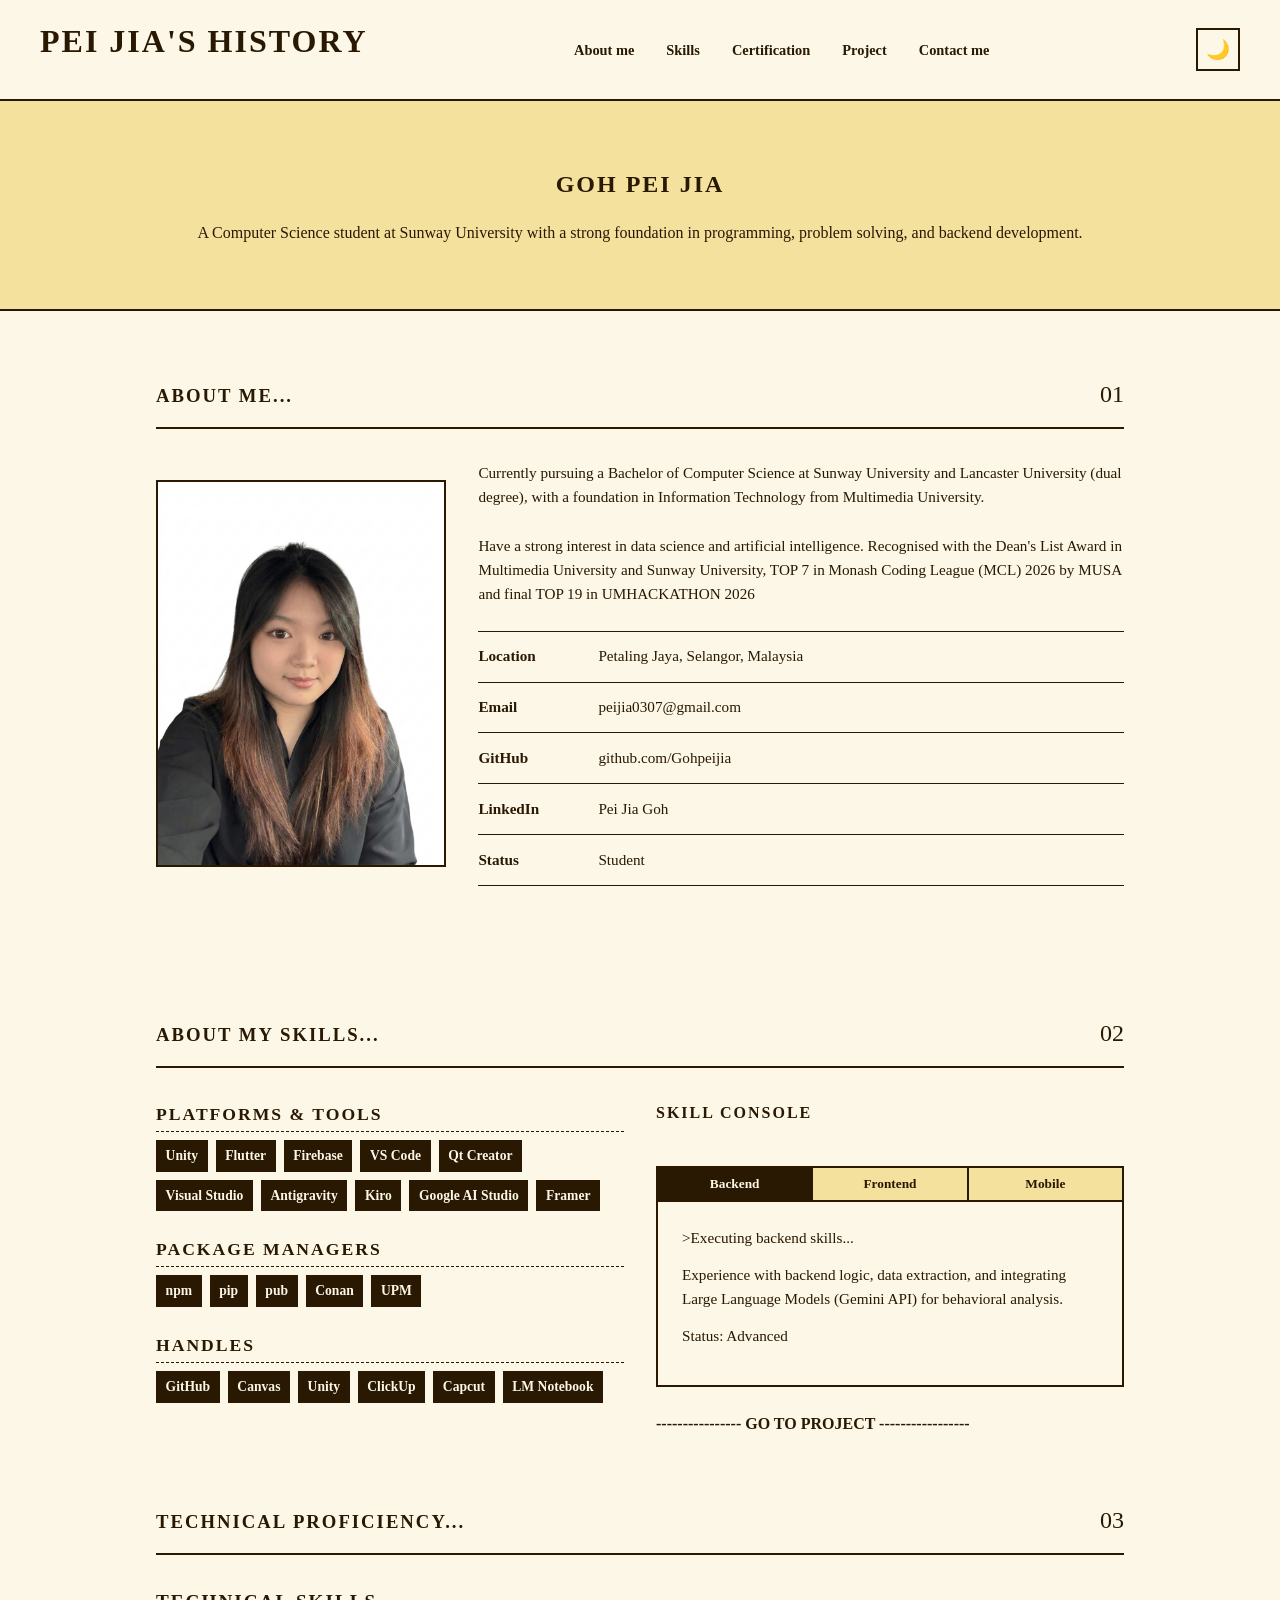
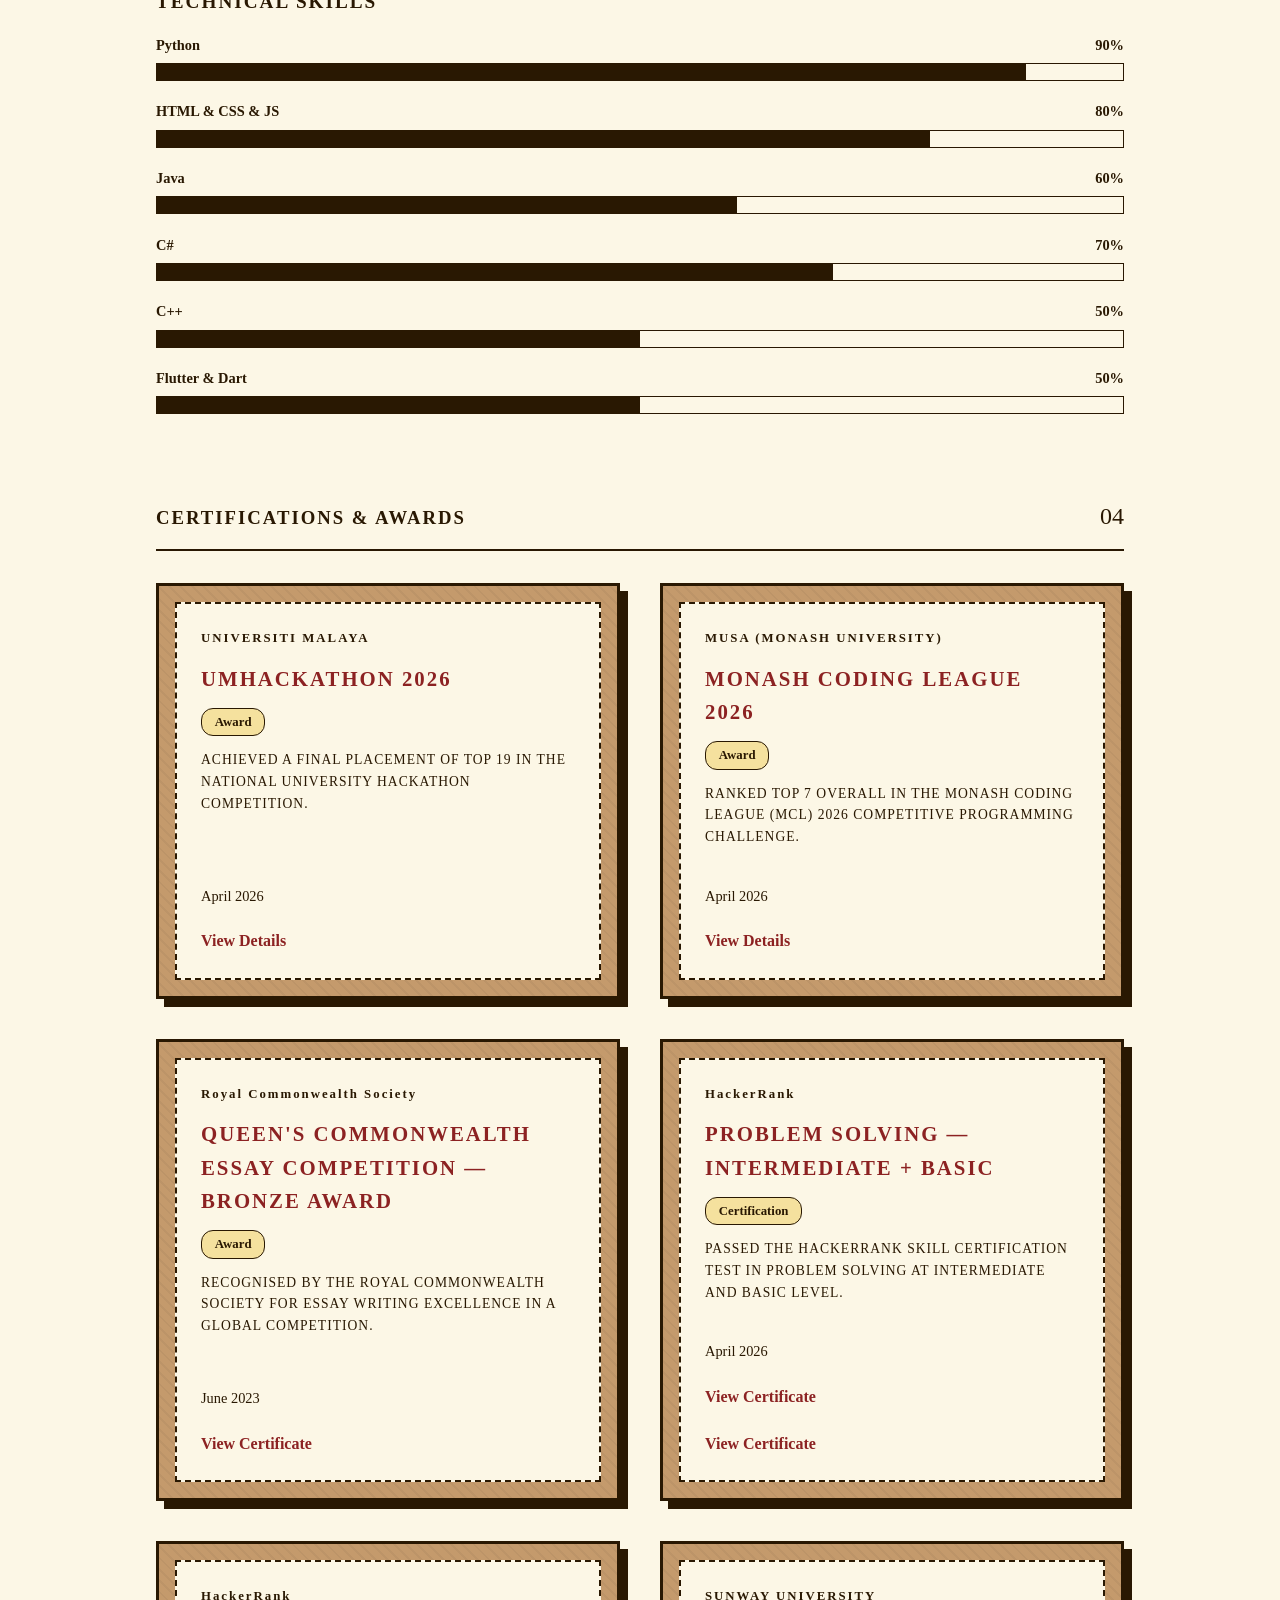
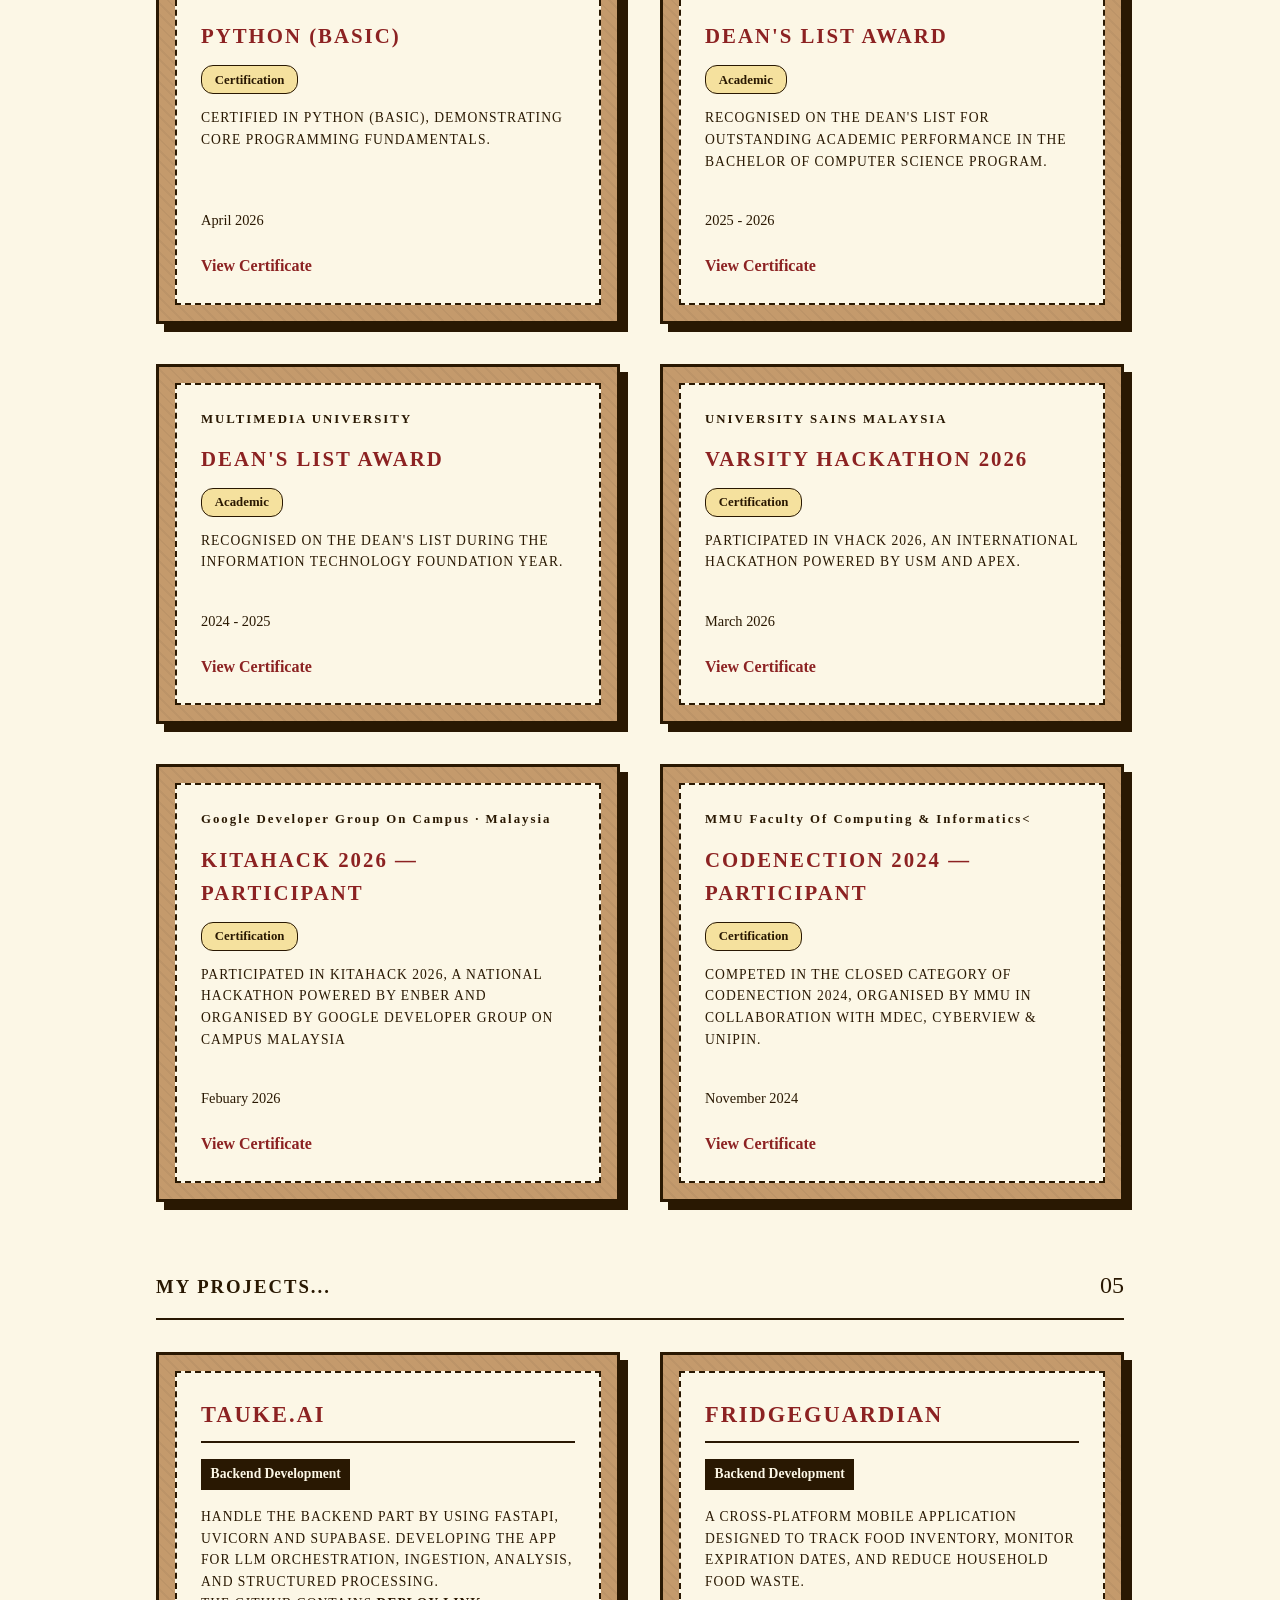
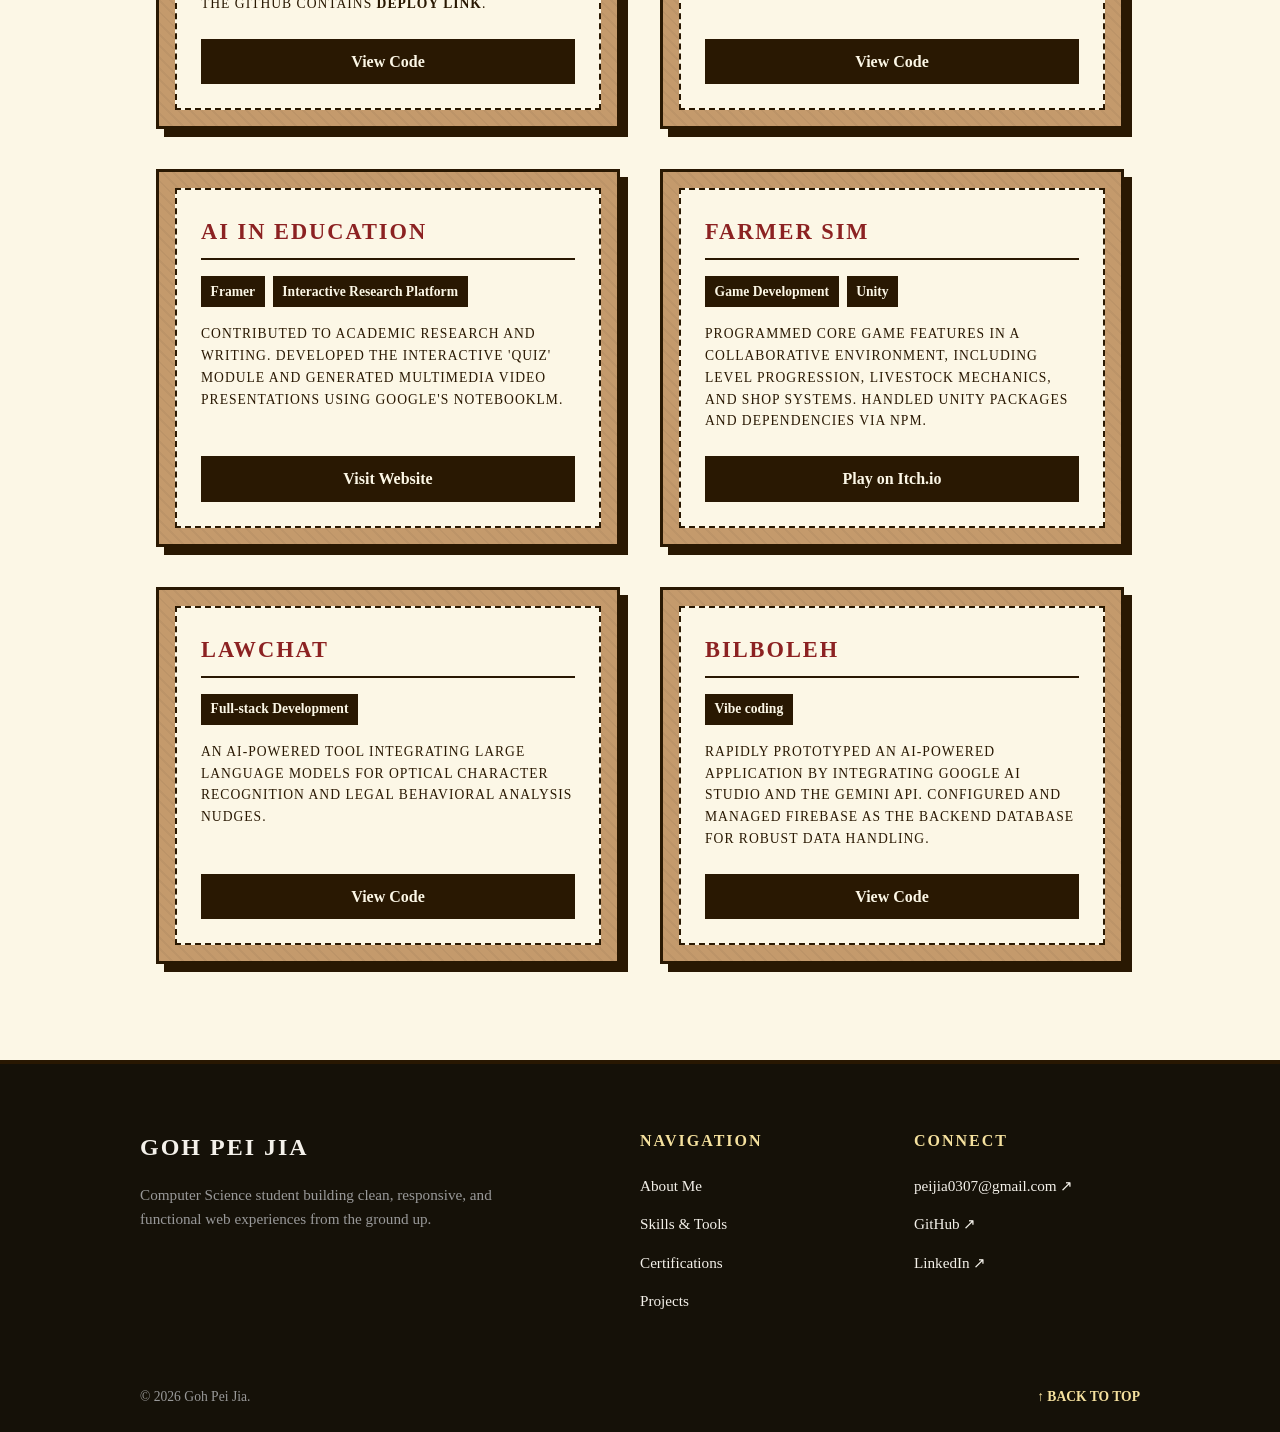
==== gohpeijia.html @ 26111efa "change format" ====
<!DOCTYPE html>
<html lang="en">
<head>
    <meta charset="UTF-8">
    <meta name="viewport" content="width=device-width, initial-scale=1.0">
    <title>Goh Pei Jia</title>
    <link rel="icon" type="image/png" href="assests\matrixparrot.gif">
    <link rel="stylesheet" href="peijia_portfolio.css">
</head>
<body data-theme="light">

    <div class="scroll-tracker-container" aria-hidden="true">
        <div class="scroll-tracker-line" id="scroll-line"></div>
    </div>

    <div class="audio-hint" id="audio-hint-text">CLICK SYMBOLS FOR AUDIO</div>
    <div class="floating-decor right-pos-1" aria-hidden="true">{ }</div>
    <div class="floating-decor right-pos-2" aria-hidden="true">&lt;/&gt;</div>
    <div class="floating-decor right-pos-3" aria-hidden="true">#</div>

    <header class="site-header">
        <div class="nav-container">
            <div class="logo">
                <h1>Pei Jia's history</h1>
            </div>
            <nav aria-label="Main Navigation">
                <ul class="nav-links">
                    <li><a href="#aboutme">About me</a></li>
                    <li><a href="#skills">Skills</a></li>
                    <li><a href="#cert">Certification</a></li>
                    <li><a href="#project">Project</a></li>
                    <li><a href="#contactme">Contact me</a></li>
                </ul>
            </nav>
            <button id="theme-toggle" aria-label="Toggle Dark Mode">
                <span class="theme-icon">🌙</span>
            </button>
        </div>
    </header>

    <main>
        <section id="aboutme" class="aboutme">
            <div>
                <h2>Goh Pei Jia</h2>
                <p>A Computer Science student at Sunway University with a strong foundation in programming, problem solving, and backend development.</p>
            </div>
        </section>

        <section class="personalinfo">
            <article class="grid-item">
                <div class="item-header">
                    <h3>About me...</h3>
                    <span class="chapter-number">01</span>
                </div>

                <div class="item-content">
                    <img src="assests\GohPeiJiaImage.png" alt="Portrait photo of Goh Pei Jia" class="responsive-img">
                    
                    <div class="profile-details">
                        
                        <p>Currently pursuing a Bachelor of Computer Science at Sunway University and Lancaster University (dual degree), with a foundation in Information Technology from Multimedia University.</p>
                        <p>Have a strong interest in data science and artificial intelligence. Recognised with the Dean's List Award in Multimedia University and Sunway University, TOP 7 in Monash Coding League (MCL) 2026 by MUSA and final TOP 19 in UMHACKATHON 2026</p>
                        
                        <ul class="info-list">
                            <li>
                                <span class="info-label">Location</span>
                                Petaling Jaya, Selangor, Malaysia
                            </li>
                            <li>
                                <span class="info-label">Email</span>
                                <a href="mailto:peijia0307@gmail.com">peijia0307@gmail.com</a>
                            </li>
                            <li>
                                <span class="info-label">GitHub</span>
                                <a href="https://github.com/Gohpeijia">github.com/Gohpeijia</a>
                            </li>
                            <li>
                                <span class="info-label">LinkedIn</span>
                                <a href="https://www.linkedin.com/in/pei-jia-goh/">Pei Jia Goh</a>
                            </li>
                            <li>
                                <span class="info-label">Status</span>
                                Student
                            </li>
                        </ul>
                    </div>
                </div>
            </article>
        
        <section id="skills"></section>
            <article class="grid-item">
                <div class="item-header">
                    <h3>About my skills...</h3>
                    <span class="chapter-number">02</span>
                </div>

                <div class="item-content align-start">
                    
                    <div class="tech-stack-column">
                        <div class="stack-box">
                            <h4>Platforms & Tools</h4>
                            <ul class="tag-list">
                                <li><a href="https://unity.com" target="_blank">Unity</a></li>
                                <li><a href="https://flutter.dev" target="_blank">Flutter</a></li>
                                <li><a href="https://firebase.google.com" target="_blank">Firebase</a></li>
                                <li><a href="https://code.visualstudio.com" target="_blank">VS Code</a></li>
                                <li><a href="https://www.qt.io" target="_blank">Qt Creator</a></li>
                                <li><a href="https://visualstudio.microsoft.com" target="_blank">Visual Studio</a></li>
                                <li><a href="https://antigravity.google" target="_blank">Antigravity</a></li>
                                <li><a href="https://kiro.dev" target="_blank">Kiro</a></li>
                                <li><a href="https://aistudio.google.com" target="_blank">Google AI Studio</a></li>
                                <li><a href="https://www.framer.com" target="_blank">Framer</a></li>
                            </ul>
                        </div>

                        <div class="stack-box">
                            <h4>Package Managers</h4>
                            <ul class="tag-list">
                                <li><a href="https://www.npmjs.com/" target="_blank">npm</a></li>
                                <li><a href="https://pypi.org/project/pip/" target="_blank">pip</a></li>
                                <li><a href="https://pub.dev/" target="_blank">pub</a></li>
                                <li><a href="https://conan.io/" target="_blank">Conan</a></li>
                                <li><a href="https://openupm.com/" target="_blank">UPM</a></li>
                            </ul>
                        </div>

                        <div class="stack-box">
                            <h4>Handles</h4>
                            <ul class="tag-list">
                                <li><a href="https://github.com/Gohpeijia" target="_blank">GitHub</a></li>
                                <li><a href="https://www.canva.com" target="_blank">Canvas</a></li>
                                <li><a href="https://www.unity.com" target="_blank">Unity</a></li>
                                <li><a href="https://www.clickup.com" target="_blank">ClickUp</a></li>
                                <li><a href="https://www.capcut.com" target="_blank">Capcut</a></li>
                                <li><a href="https://notebooklm.google" target="_blank">LM Notebook</a></li>
                                
                            </ul>
                        </div>
                    </div>

                    <div class="interactive-column">
                        <h4>Skill Console</h4>
                        <div class="terminal-box">
                            <div class="terminal-header">
                                <button class="term-btn active" data-target="backend-info">Backend</button>
                                <button class="term-btn" data-target="frontend-info">Frontend</button>
                                <button class="term-btn" data-target="mobile-info">Mobile</button>
                            </div>
                            
                            <div class="terminal-display">
                                <div id="backend-info" class="term-content active">
                                    <p>>Executing backend skills...</p>
                                    <p>Experience with backend logic, data extraction, and integrating Large Language Models (Gemini API) for behavioral analysis.</p>
                                    <p>Status: Advanced</p>
                                </div> 
                                <div id="frontend-info" class="term-content hidden">
                                    <p>> Loading frontend skills...</p>
                                    <p>Building responsive interfaces using HTML, CSS, JavaScript, and React. Focused on clean structure without external libraries.</p>
                                    <p>Status: Advanced</p>
                                </div>
                                <div id="mobile-info" class="term-content hidden">
                                    <p>> Compiling Flutter app...</p>
                                    <p>Executing cross-platform mobile application development using Flutter and Dart (e.g. FridgeGuardian).</p>
                                    <p>Status: Intermediate</p>
                                </div>
                            </div>
                        </div>
                        <a href="#project" class="back-to-project">---------------- GO TO PROJECT -----------------</a>
                    </div>
                </div>
            </article>

            <article class="grid-item">
                <div class="item-header">
                    <h3>Technical Proficiency...</h3>
                    <span class="chapter-number">03</span>
                </div>

                <div class="item-content">
                    <div class="skills-section">
                        <h4>Technical Skills</h4>
                        
                        <div class="skill">
                            <div class="skill-header">
                                <span>Python</span>
                                <span>90%</span>
                            </div>
                            <div class="skill-bar-container">
                                <div class="skill-fill w-90"></div>
                            </div>
                        </div>

                        <div class="skill">
                            <div class="skill-header">
                                <span>HTML & CSS & JS</span>
                                <span>80%</span>
                            </div>
                            <div class="skill-bar-container">
                                <div class="skill-fill w-80"></div>
                            </div>
                        </div>

                        <div class="skill">
                            <div class="skill-header">
                                <span>Java</span>
                                <span>60%</span>
                            </div>
                            <div class="skill-bar-container">
                                <div class="skill-fill w-60"></div>
                            </div>
                        </div>

                        <div class="skill">
                            <div class="skill-header">
                                <span>C#</span>
                                <span>70%</span>
                            </div>
                            <div class="skill-bar-container">
                                <div class="skill-fill w-70"></div>
                            </div>
                        </div>

                        <div class="skill">
                            <div class="skill-header">
                                <span>C++</span>
                                <span>50%</span>
                            </div>
                            <div class="skill-bar-container">
                                <div class="skill-fill w-50"></div>
                            </div>
                        </div>

                        <div class="skill">
                            <div class="skill-header">
                                <span>Flutter & Dart</span>
                                <span>50%</span>
                            </div>
                            <div class="skill-bar-container">
                                <div class="skill-fill w-50"></div>
                            </div>
                        </div>

                    </div>
                </div>
            </article>
        </section>
        <section id="cert" class="personalinfo">
            <article class="grid-item">
                <div class="item-header">
                    <h3>Certifications & Awards</h3>
                    <span class="chapter-number">04</span>
                </div>

                <div class="project-gallery">
                <div class="card">
                    <div class="card-inner cert-layout">
                        <span class="cert-org">UNIVERSITI MALAYA</span>
                        <h4 class="stamped-title cert-title">UMHACKATHON 2026</h4>
                        <span class="cert-badge">Award</span>
                        <p>Achieved a final placement of TOP 19 in the national university hackathon competition.</p>
                        <span class="cert-date">April 2026</span>
                        <a href="assests\UMHACK2026cert.jpeg" target="_blank" class="cert-link">View Details</a>
                    </div>
                </div>

                <div class="card">
                        <div class="card-inner cert-layout">
                            <span class="cert-org">MUSA (MONASH UNIVERSITY)</span>
                            <h4 class="stamped-title cert-title">Monash Coding League 2026</h4>
                            <span class="cert-badge">Award</span>
                            <p>Ranked TOP 7 overall in the Monash Coding League (MCL) 2026 competitive programming challenge.</p>
                            <span class="cert-date">April 2026</span>
                            <a href="assests\monashcodingfinalist.PNG" target="_blank" class="cert-link">View Details</a>
                        </div>
                    </div>

                    <div class="card">
                        <div class="card-inner cert-layout">
                            <span class="cert-org">Royal Commonwealth Society</span>
                            <h4 class="stamped-title cert-title">Queen's Commonwealth Essay Competition — Bronze Award</h4>
                            <span class="cert-badge">Award</span>
                            <p>Recognised by the Royal Commonwealth Society for essay writing excellence in a global competition.</p>
                            <span class="cert-date">June 2023</span>
                            <a href="assests\QCEC Certificate.pdf" target="_blank" class="cert-link">View Certificate</a>
                        </div>
                    </div>

                    <div class="card">
                        <div class="card-inner cert-layout">
                            <span class="cert-org">HackerRank</span>
                            <h4 class="stamped-title cert-title">Problem Solving — Intermediate + Basic</h4>
                            <span class="cert-badge">Certification</span>
                            <p>Passed the HackerRank skill certification test in Problem Solving at intermediate and basic level.</p>
                            <span class="cert-date">April 2026</span>
                            <a href="assests\problem_solving_intermediate certificate.pdf" target="_blank" class="cert-link">View Certificate</a>
                            <a href="assests\problem_solving_basic certificate.pdf" target="_blank" class="cert-link">View Certificate</a>
                        </div>
                    </div>

                    <div class="card">
                        <div class="card-inner cert-layout">
                            <span class="cert-org">HackerRank</span>
                            <h4 class="stamped-title cert-title">Python (Basic)</h4>
                            <span class="cert-badge">Certification</span>
                            <p>Certified in Python (Basic), demonstrating core programming fundamentals.</p>
                            <span class="cert-date">April 2026</span>
                            <a href="assests\python_basic certificate.pdf" target="_blank" class="cert-link">View Certificate</a>
                        </div>
                    </div>

                    <div class="card">
                        <div class="card-inner cert-layout">
                            <span class="cert-org">SUNWAY UNIVERSITY</span>
                            <h4 class="stamped-title cert-title">Dean's List Award</h4>
                            <span class="cert-badge">Academic</span>
                            <p>Recognised on the Dean's List for outstanding academic performance in the Bachelor of Computer Science program.</p>
                            <span class="cert-date">2025 - 2026</span>
                            <a href="assests\Dean list award Y1S1.pdf" target="_blank" class="cert-link">View Certificate</a>
                        </div>
                    </div>

                    <div class="card">
                        <div class="card-inner cert-layout">
                            <span class="cert-org">MULTIMEDIA UNIVERSITY</span>
                            <h4 class="stamped-title cert-title">Dean's List Award</h4>
                            <span class="cert-badge">Academic</span>
                            <p>Recognised on the Dean's List during the Information Technology Foundation Year.</p>
                            <span class="cert-date">2024 - 2025</span>
                            <a href="assests\MMU deans award.pdf" target="_blank" class="cert-link">View Certificate</a>
                        </div>
                    </div>
                
                    <div class="card">
                        <div class="card-inner cert-layout">
                            <span class="cert-org">UNIVERSITY SAINS MALAYSIA</span>
                            <h4 class="stamped-title cert-title">Varsity Hackathon 2026</h4>
                            <span class="cert-badge">Certification</span>
                            <p>Participated in VHACK 2026, an international hackathon powered by USM and APEX.</p>
                            <span class="cert-date">March 2026</span>
                            <a href="assests\V HACK 2026 QUALIFIER_GOH PEI JIA.pdf" target="_blank" class="cert-link">View Certificate</a>
                        </div>
                    </div>

                    <div class="card">
                        <div class="card-inner cert-layout">
                            <span class="cert-org">Google Developer Group on Campus · Malaysia</span>
                            <h4 class="stamped-title cert-title">KitaHack 2026 — Participant</h4>
                            <span class="cert-badge">Certification</span>
                            <p>Participated in KitaHack 2026, a national hackathon powered by Enber and organised by Google Developer Group on Campus Malaysia</p>
                            <span class="cert-date">Febuary 2026</span>
                            <a href="assests\KitaHack2026  cert.pdf" target="_blank" class="cert-link">View Certificate</a>
                        </div>
                    </div>

                    <div class="card">
                        <div class="card-inner cert-layout">
                            <span class="cert-org">MMU Faculty of Computing & Informatics<</span>
                            <h4 class="stamped-title cert-title">CodeNection 2024 — Participant</h4>
                            <span class="cert-badge">Certification</span>
                            <p>Competed in the Closed Category of CodeNection 2024, organised by MMU in collaboration with MDEC, Cyberview & UniPin.</p>
                            <span class="cert-date">November 2024</span>
                            <a href="assests\Codenection 2024.pdf" target="_blank" class="cert-link">View Certificate</a>
                        </div>
                    </div>
                </div>
            </article>
        </section>

        <section id="project" class="personalinfo">
            <article class="grid-item">
                <div class="item-header">
                    <h3>My Projects...</h3>
                    <span class="chapter-number">05</span>
                </div>
                
                <div class="project-gallery">
                    <div class="card">
                        <div class="card-inner">
                            <h4 class="stamped-title">Tauke.Ai</h4>
                            <ul class="tag-list project-tags">
                                <li>Backend Development</li>
                            </ul>
                            <p>Handle the backend part by using FastAPI, Uvicorn and Supabase. Developing the app for LLM orchestration, ingestion, analysis, and structured processing. <br> The github contains <strong>deploy link</strong>.</p>
                            <a href="https://github.com/Gohpeijia/UM-Hackathon-2026.git" target="_blank" class="card-btn">View Code</a>
                        </div>
                    </div>

                    <div class="card">
                        <div class="card-inner">
                            <h4 class="stamped-title">FridgeGuardian</h4>
                            <ul class="tag-list project-tags">
                                <li>Backend Development</li>
                            </ul>
                            <p>A cross-platform mobile application designed to track food inventory, monitor expiration dates, and reduce household food waste.</p>
                            <a href="https://github.com/Gohpeijia/KitaHack2026" target="_blank" class="card-btn">View Code</a>
                        </div>
                    </div>

                    <div class="card">
                        <div class="card-inner">
                            <h4 class="stamped-title">AI in Education</h4>
                            <ul class="tag-list project-tags">
                                <li>Framer</li>
                                <li>Interactive Research Platform</li>
                            </ul>
                            <p>Contributed to academic research and writing. Developed the interactive 'Quiz' module and generated multimedia video presentations using Google's NotebookLM.</p>
                            <a href="https://researchpaper.framer.website/" target="_blank" class="card-btn">Visit Website</a>
                        </div>
                    </div>

                    <div class="card">
                        <div class="card-inner">
                            <h4 class="stamped-title">Farmer Sim</h4>
                            <ul class="tag-list project-tags">
                                <li>Game Development</li>
                                <li>Unity</li>
                            </ul>
                            <p>Programmed core game features in a collaborative environment, including level progression, livestock mechanics, and shop systems. Handled Unity packages and dependencies via NPM.</p>
                            <a href="https://janine-24.itch.io/farmer-sim" target="_blank" class="card-btn">Play on Itch.io</a>
                        </div>
                    </div>

                    <div class="card">
                        <div class="card-inner">
                            <h4 class="stamped-title">LawChat</h4>
                            <ul class="tag-list project-tags">
                                <li>Full-stack Development</li>
                            </ul>
                            <p>An AI-powered tool integrating Large Language Models for optical character recognition and legal behavioral analysis nudges.</p>
                            <a href="https://github.com/Gohpeijia/VHACK2026-LawChat" target="_blank" class="card-btn">View Code</a>
                        </div>
                    </div>

                    <div class="card">
                        <div class="card-inner">
                            <h4 class="stamped-title">BilBoleh</h4>
                            <ul class="tag-list project-tags">
                                <li>Vibe coding</li>
                            </ul>
                            <p>Rapidly prototyped an AI-powered application by integrating Google AI Studio and the Gemini API. Configured and managed Firebase as the backend database for robust data handling.</p>
                            <a href="https://github.com/Gohpeijia/GeminiHackathon-BilBoleh" target="_blank" class="card-btn">View Code</a>
                        </div>
                    </div>

                </div>
            </article>
        </section>

    </main>

    <footer id="contactme" class="site-footer">
        <div class="footer-content">
            
            <div class="footer-brand">
                <h2 class="footer-logo">Goh Pei Jia</h2>
                <p>Computer Science student building clean, responsive, and functional web experiences from the ground up.</p>
            </div>

            <div class="footer-links">
                <h4>Navigation</h4>
                <ul class="footer-list">
                    <li><a href="#aboutme">About Me</a></li>
                    <li><a href="#skills">Skills & Tools</a></li>
                    <li><a href="#cert">Certifications</a></li>
                    <li><a href="#project">Projects</a></li>
                </ul>
            </div>

            <div class="footer-contact">
                <h4>Connect</h4>
                <ul class="footer-list">
                    <li><a href="mailto:peijia0307@gmail.com">peijia0307@gmail.com ↗</a></li>
                    <li><a href="https://github.com/Gohpeijia" target="_blank">GitHub ↗</a></li>
                    <li><a href="https://www.linkedin.com/in/pei-jia-goh/" target="_blank">LinkedIn ↗</a></li>
                </ul>
            </div>

        </div>
        
        <div class="footer-bottom">
            <p>&copy; 2026 Goh Pei Jia.</p>
            <a href="#" class="back-to-top">↑ BACK TO TOP</a>
        </div>
    </footer>

    <script src="portfoliopj.js"></script>
</body>
</html>
---- peijia_portfolio.css ----
html {
    scroll-behavior: smooth;
}
:root {
    --bg-primary: #FCF7E6;       
    --bg-secondary: #f5e19e;     
    --text-primary: #291802;     
    --accent-color: #8C2222;     
    
    /* Footer Colors */
    --footer-bg: #151108;
    --footer-text: #F4F1EA;
    --font-heading: Comic Sans MS;
    --font-body: Lucida Console; 
}

/* Dark Theme Overrides (Applied via JS) */
[data-theme="dark"] {
    --bg-primary: #1A1A1A;
    --bg-secondary: #2A2A2A;
    --accent-color: #d1aaaa;
    --text-primary: #F4F1EA;
    --footer-bg: #000000;
}

/* Basic Reset */
* {
    margin: 0;
    padding: 0;
    box-sizing: border-box;
}

body {
    background-color: var(--bg-primary);
    color: var(--text-primary);
    font-family: var(--font-heading);
    line-height: 1.6;
    transition: background-color 0.3s ease, color 0.3s ease;
}

/* Forces all headings to use the uppercase Courier New font with spaced-out letters. */
h1, h2, h3, h4 {
    font-family: var(--font-heading);
    text-transform: uppercase;
    letter-spacing: 2px;
    margin-bottom: 1rem;
}

/* =========================================
   AUDIO HINT LABEL
   ========================================= */

.audio-hint {
    position: fixed;
    right: 2%; /* Pins it to the right edge */
    bottom: 35%; /* Places it middle of page */
    font-family: var(--font-heading);
    font-size: 0.8rem;
    letter-spacing: 2px;
    color: var(--text-secondary);
    opacity: 0.4;
    
    /* Advanced CSS: Writes the text vertically */
    writing-mode: vertical-rl; 
    transform: rotate(180deg); /* Flips it so it reads bottom-to-top */
    
    z-index: -10;
    transition: color 0.3s ease, opacity 0.3s ease;
}

/* The state for when the music is actively playing */
.audio-hint.is-playing {
    color: var(--accent-color);
    opacity: 0.8;
}

/* Hide on mobile just like the floating decor */
@media screen and (max-width: 1024px) {
    .audio-hint {
        display: none;
    }
}

/* =========================================
   MARGIN INTERACTIVITY (SCROLL & FLOATING)
   ========================================= */

/* Left Side: Industrial Scroll Tracker */
.scroll-tracker-container {
    position: fixed;
    top: 0;
    left: 3%; /* Places it in the left margin */
    width: 3px;
    height: 100vh; /* Takes up the full height of the screen */
    background-color: var(--text-secondary);
    opacity: 0.2;
    z-index: 100;
}

.scroll-tracker-line {
    width: 100%;
    height: 0%; /* This will be dynamically updated by JavaScript */
    background-color: var(--accent-color);
}

/* Right Side: Floating Tech Decor */
.floating-decor {
    position: fixed;
    right: 4%; /* Places it in the right margin */
    font-family: var(--font-body);
    font-size: 3.5rem;
    color: var(--text-secondary);
    opacity: 0.1;
    z-index: 1; /* Keeps them behind your main content */
    cursor: crosshair; /* Adds a cool tech cursor when hovered */
    
    /* Smooth transitions for the hover effect */
    transition: color 0.3s ease, opacity 0.3s ease, transform 0.3s ease;
    
    /* Continuous slow rotation */
    animation: slowSpin 25s linear infinite;
}

.floating-decor:hover {
    opacity: 0.8;
    color: var(--accent-color);
    animation-play-state: paused; /* Stops the spinning */
    transform: scale(1.3) rotate(0deg); /* Enlarges and straightens out */
}

/* Distributing the 3 symbols vertically */
.right-pos-1 { top: 15%; }
.right-pos-2 { top: 50%; animation-direction: reverse; } /* Spins the opposite way */
.right-pos-3 { top: 85%; }

/* Applied via JS when the user is near the top or bottom of the page */
.fade-out {
    opacity: 0 !important;
    pointer-events: none; /* Prevents the user from accidentally clicking them when they are invisible */
}


a {
    color: var(--text-primary);
    text-decoration: none;
    transition: color 0.2s;
}

a:hover {
    color: var(--accent-color);
}

/* Visually hides text but keeps it readable for screen readers. */
.sr-only {
    position: absolute;
    width: 1px;
    height: 1px;
    padding: 0;
    margin: -1px;
    overflow: hidden;
    clip: rect(0, 0, 0, 0);
    border: 0;
}

/* Accessibility: Visible Focus States for Keyboard Navigation */
*:focus-visible {
    outline: 2px dashed var(--accent-color);
    outline-offset: 4px;
}

/* =========================================
   LAYOUT, GRID, & RESPONSIVENESS
   ========================================= */

/* Header & Navigation */
.site-header {
    border-bottom: 2px solid var(--text-primary);
    padding: 1rem 2rem;
}

/* logo and <nav> inside a <div> with this class */
.nav-container {
    display: flex;
    justify-content: space-between;
    align-items: center;
    max-width: 1200px;
    margin: 0 auto;
}

/* use in <ul>*/
.nav-links {
    display: flex;
    list-style: none;
    gap: 2rem;
}

.nav-links a {
    font-weight: bold;
    font-size: 0.9rem;
}

/* for theme button */
#theme-toggle {
    background: none;
    border: 2px solid var(--text-primary);
    color: var(--text-primary);
    padding: 0.5rem;
    cursor: pointer;
    font-size: 1.2rem;
} 

/* aboutme Section */
.aboutme {
    background-color: var(--bg-secondary);
    text-align: center;
    padding: 4rem 1rem;
    border-bottom: 2px solid var(--text-primary);
}

/*  PROFILE DETAILS, CONTACT LIST & SKILLS */

/* Takes over the flex spacing so the whole right column grows together */
.profile-details {
    flex: 2;
    display: flex;
    flex-direction: column;
    gap: 1.5rem; 
}

/* Contact info list styling */
.info-list {
    list-style: none;
    border-top: 1px solid var(--text-primary);
}

.info-list li {
    display: flex;
    padding: 0.8rem 0;
    border-bottom: 1px solid var(--text-primary);
    font-size: 0.95rem;
}

.info-label {
    width: 120px;
    color: var(--text-secondary);
    font-weight: bold;
}

.info-value {
    color: var(--text-primary);
}

.skills-section {
    flex: 1;
    width: 100%;
}

/* CSS-Only Progress Bars */
.skills-section h4 {
    margin-bottom: 1rem;
    font-size: 1.2rem;
}


.skill {
    margin-bottom: 1.2rem;
}

.skill-header {
    display: flex;
    justify-content: space-between;
    font-size: 0.9rem;
    font-weight: bold;
    margin-bottom: 0.4rem;
}

/* The outer box of the progress bar */
.skill-bar-container {
    width: 100%;
    height: 18px;
    background-color: var(--bg-primary);
    border: 1px solid var(--text-primary);
}

/* The filled inner part of the progress bar */
.skill-fill {
    height: 100%;
    background-color: var(--text-primary);
    /* Adding a subtle animation for when the page loads  */
    animation: loadBar 1.5s ease-in-out forwards;
}

/* Strict external CSS width classes to avoid inline styles */
.w-90 { width: 90%; }
.w-80 { width: 80%; }
.w-70 { width: 70%; }
.w-60 { width: 60%; }
.w-50 { width: 50%; }

/* Optional: Animation keyframe for the skill bars filling up */
@keyframes loadBar {
    from { transform: scaleX(0); transform-origin: left; }
    to { transform: scaleX(1); transform-origin: left; }
}

/* for certs */
.personalinfo {
    max-width: 1000px;
    margin: 4rem auto;
    padding: 0 1rem;
    display: flex;
    flex-direction: column;
    gap: 4rem;
}

/*a grid which introduce a part.*/
.item-header {
    display: flex;
    justify-content: space-between;
    align-items: baseline;
    border-bottom: 2px solid var(--text-primary);
    margin-bottom: 2rem;
}


.chapter-number {
    font-family: var(--font-heading);
    font-size: 1.5rem;
}

/* Flex Layouts for Content inside Grid Items */
.item-content {
    display: flex;
    gap: 2rem;
    align-items: center;
}

.flex-row-reverse {
    flex-direction: row-reverse;
}

.responsive-img {
    max-width: 30%;
    height: auto;
    flex: 1;
    border: 2px solid var(--text-primary);
}

.item-content p {
    flex: 1;
    font-size: 0.95rem;
}

/* FOOTER & CONTACT SECTION */

.site-footer {
    background-color: var(--footer-bg);
    color: var(--footer-text);
    padding: 4rem 2rem 1.5rem;
    margin-top: 6rem;
    border-top: 4px solid var(--text-primary);
}

/* 3-Column Grid for Desktop */
.footer-content {
    display: grid;
    grid-template-columns: 2fr 1fr 1fr;
    gap: 3rem;
    max-width: 1000px;
    margin: 0 auto;
    border-bottom: 1px dashed var(--text-secondary);
    padding-bottom: 3rem;
    margin-bottom: 1.5rem;
}

.footer-logo {
    color: var(--footer-text);
    margin-bottom: 1rem;
}

.footer-brand p {
    color: #999; /* Slightly faded text for the bio */
    font-size: 0.95rem;
    max-width: 80%;
}

.footer-content h4 {
    color: var(--bg-secondary); /* Uses your yellow accent for headers */
    margin-bottom: 1.2rem;
}

.footer-list {
    list-style: none;
    display: flex;
    flex-direction: column;
    gap: 0.8rem;
}

.footer-list a {
    color: var(--footer-text);
    text-decoration: none;
    font-size: 0.95rem;
    transition: color 0.2s;
}

.footer-list a:hover {
    color: var(--accent-color);
    text-decoration: underline;
}

/* Bottom Bar Layout */
.footer-bottom {
    max-width: 1000px;
    margin: 0 auto;
    display: flex;
    justify-content: space-between;
    align-items: center;
    font-size: 0.85rem;
    color: #999;
}

.back-to-top {
    color: var(--bg-secondary);
    font-weight: bold;
    font-family: var(--font-heading);
}

.back-to-top:hover {
    color: var(--footer-text);
}

.back-to-project {
    color: var(--text-primaryy);
    font-weight: bold;
    font-family: var(--font-heading);
}

.back-to-project:hover {
    color: var(--accent-color);
}

/* Responsive Tablet/Mobile Layout */
@media screen and (max-width: 768px) {
    .footer-content {
        grid-template-columns: 1fr;
        gap: 2rem;
    }
    
    .footer-brand p {
        max-width: 100%;
    }
}

/* =========================================
   TECH STACK & INTERACTIVE TERMINAL
   ========================================= */

/* Helper class to ensure side-by-side columns align at the top */
.align-start {
    align-items: flex-start;
}

/* Split the container exactly in half */
.tech-stack-column, .interactive-column {
    flex: 1; 
    display: flex;
    flex-direction: column;
    gap: 1.5rem;
}

/* Left Side: Tags and Lists */
.stack-box h4 {
    margin-bottom: 0.5rem;
    font-size: 1.1rem;
    border-bottom: 1px dashed var(--text-primary);
    padding-bottom: 0.2rem;
}

.tag-list {
    list-style: none;
    display: flex;
    flex-wrap: wrap;
    gap: 0.5rem;
}

.tag-list li {
    background-color: var(--text-primary);
    color: var(--bg-primary);
    padding: 0.3rem 0.6rem;
    font-size: 0.85rem;
    font-weight: bold;
}

.tag-list li a {
    color: var(--bg-primary);
}

.tag-list li a:hover {
    color: var(--bg-secondary);
}

/* Right Side: Interactive Terminal */
.terminal-box {
    border: 2px solid var(--text-primary);
    background-color: var(--bg-primary);
}

.terminal-header {
    display: flex;
    border-bottom: 2px solid var(--text-primary);
    background-color: var(--bg-secondary);
}

.term-btn {
    flex: 1;
    background: none;
    border: none;
    border-right: 2px solid var(--text-primary);
    padding: 0.5rem;
    font-family: var(--font-heading);
    font-weight: bold;
    cursor: pointer;
    color: var(--text-primary);
    transition: background-color 0.2s;
}

.term-btn:last-child {
    border-right: none;
}

.term-btn:hover {
    background-color: var(--bg-primary);
}

/* State when a tab is clicked */
.term-btn.active {
    background-color: var(--text-primary);
    color: var(--bg-primary);
}

.terminal-display {
    padding: 1.5rem;
    min-height: 180px; /* Keeps the box from jumping sizes */
    font-family: var(--font-body);
}

.term-content p {
    margin-bottom: 0.8rem;
}

/* Hides inactive tabs without removing them from HTML */
.term-content.hidden {
    display: none;
}

/* PROJECT GALLERY & the CARDS */

/* Grid to place cards side-by-side on desktop, stacking on mobile */
.project-gallery {
    display: grid;
    grid-template-columns: repeat(auto-fit, minmax(300px, 1fr));
    gap: 2.5rem;
    width: 100%;
}

/* The Pure CSS Wooden Board Effect */
.card {
    background-color: #c49a6c; /* Warm wood tone */
    background-image: repeating-linear-gradient(
        45deg,
        rgba(0,0,0,0.04) 0px,
        rgba(0,0,0,0.04) 2px,
        transparent 2px,
        transparent 8px
    ); /* Creates subtle diagonal wood grain */
    border: 3px solid var(--text-primary);
    padding: 1rem;
    /* Harsh shadow for that vintage, industrial print look */
    box-shadow: 8px 8px 0px var(--text-primary); 
    transition: transform 0.2s ease, box-shadow 0.2s ease;
}

/* Interactive hover effect: The card lifts up when you mouse over it */
.card:hover {
    transform: translate(-4px, -4px);
    box-shadow: 12px 12px 0px var(--text-primary);
}

/* The 'paper' pinned to the wood */
.card-inner {
    background-color: var(--bg-primary);
    border: 2px dashed var(--text-primary);
    padding: 1.5rem;
    height: 100%;
    display: flex;
    flex-direction: column;
}

/* Red stamped title */
.stamped-title {
    font-size: 1.4rem;
    color: var(--accent-color);
    border-bottom: 2px solid var(--text-primary);
    padding-bottom: 0.5rem;
    margin-bottom: 1rem;
}

.project-tags {
    margin-bottom: 1rem;
}

/* Pushes the button to the bottom so all cards look even */
.card p {
    flex-grow: 1; 
    margin-bottom: 1.5rem;
    font-family: var(--font-heading);
    text-transform: uppercase;
    font-size: 0.85rem;              
    letter-spacing: 1px;
}

/* Industrial style button */
.card-btn {
    display: block;
    text-align: center;
    background-color: var(--text-primary);
    color: var(--bg-primary);
    padding: 0.5rem 1rem;
    font-weight: bold;
    font-family: var(--font-heading);
    border: 2px solid var(--text-primary);
}

.card-btn:hover {
    background-color: var(--bg-primary);
    color: var(--text-primary);
}

/* =========================================
   CERTIFICATIONS & AWARDS SPECIFICS
   ========================================= */

/* Adjusts spacing inside the card to push the link to the bottom */
.cert-layout {
    gap: 0.8rem;
}

/* Small, uppercase organization title */
.cert-org {
    font-family: var(--font-heading); 
    font-size: 0.8rem;
    color: var(--text-secondary);
    letter-spacing: 2px;
    text-transform: capitalize;
    font-weight: bold;
}

/* Overrides the stamped title to fit better with the cert layout */
.cert-title {
    margin-bottom: 0;
    padding-bottom: 0;
    border-bottom: none;
    font-size: 1.3rem;
}

/* The pill-shaped tag (like the 'Certification' bubble in your image) */
.cert-badge {
    align-self: flex-start;
    background-color: var(--bg-secondary);
    color: var(--text-primary);
    padding: 0.2rem 0.8rem;
    border-radius: 12px;
    font-size: 0.8rem;
    font-weight: bold;
    border: 1px solid var(--text-primary);
}

/* Date styling */
.cert-date {
    font-size: 0.9rem;
    color: var(--text-secondary);
    margin-top: auto; /* Pushes everything below it to the bottom */
}

/* Minimalist text link instead of the heavy block button */
.cert-link {
    font-weight: bold;
    color: var(--accent-color);
    font-family: var(--font-heading);
    display: inline-block;
    padding-top: 0.5rem;
}

.cert-link:hover {
    color: var(--text-primary);
    text-decoration: underline;
}

/* Tablet Viewport */
@media screen and (max-width: 768px) {
    .nav-container {
        flex-direction: column;
        gap: 1rem;
    }
    
    .item-content, 
    .flex-row-reverse {
        flex-direction: column;
    }
    
    .footer-content {
        grid-template-columns: 1fr;
    }
}

/* Mobile Viewport */
@media screen and (max-width: 480px) {
    .nav-links {
        flex-direction: column;
        align-items: center;
        gap: 0.5rem;
    }

    .hero-section {
        padding: 2rem 1rem;
    }
}

/* The pure CSS animation keyframes */
@keyframes slowSpin {
    0% { transform: rotate(0deg); }
    100% { transform: rotate(360deg); }
}

/* Hide these margin elements on mobile screens so they don't block content */
@media screen and (max-width: 1250px) {
    .scroll-tracker-container,
    .floating-decor {
        display: none;
    }
}
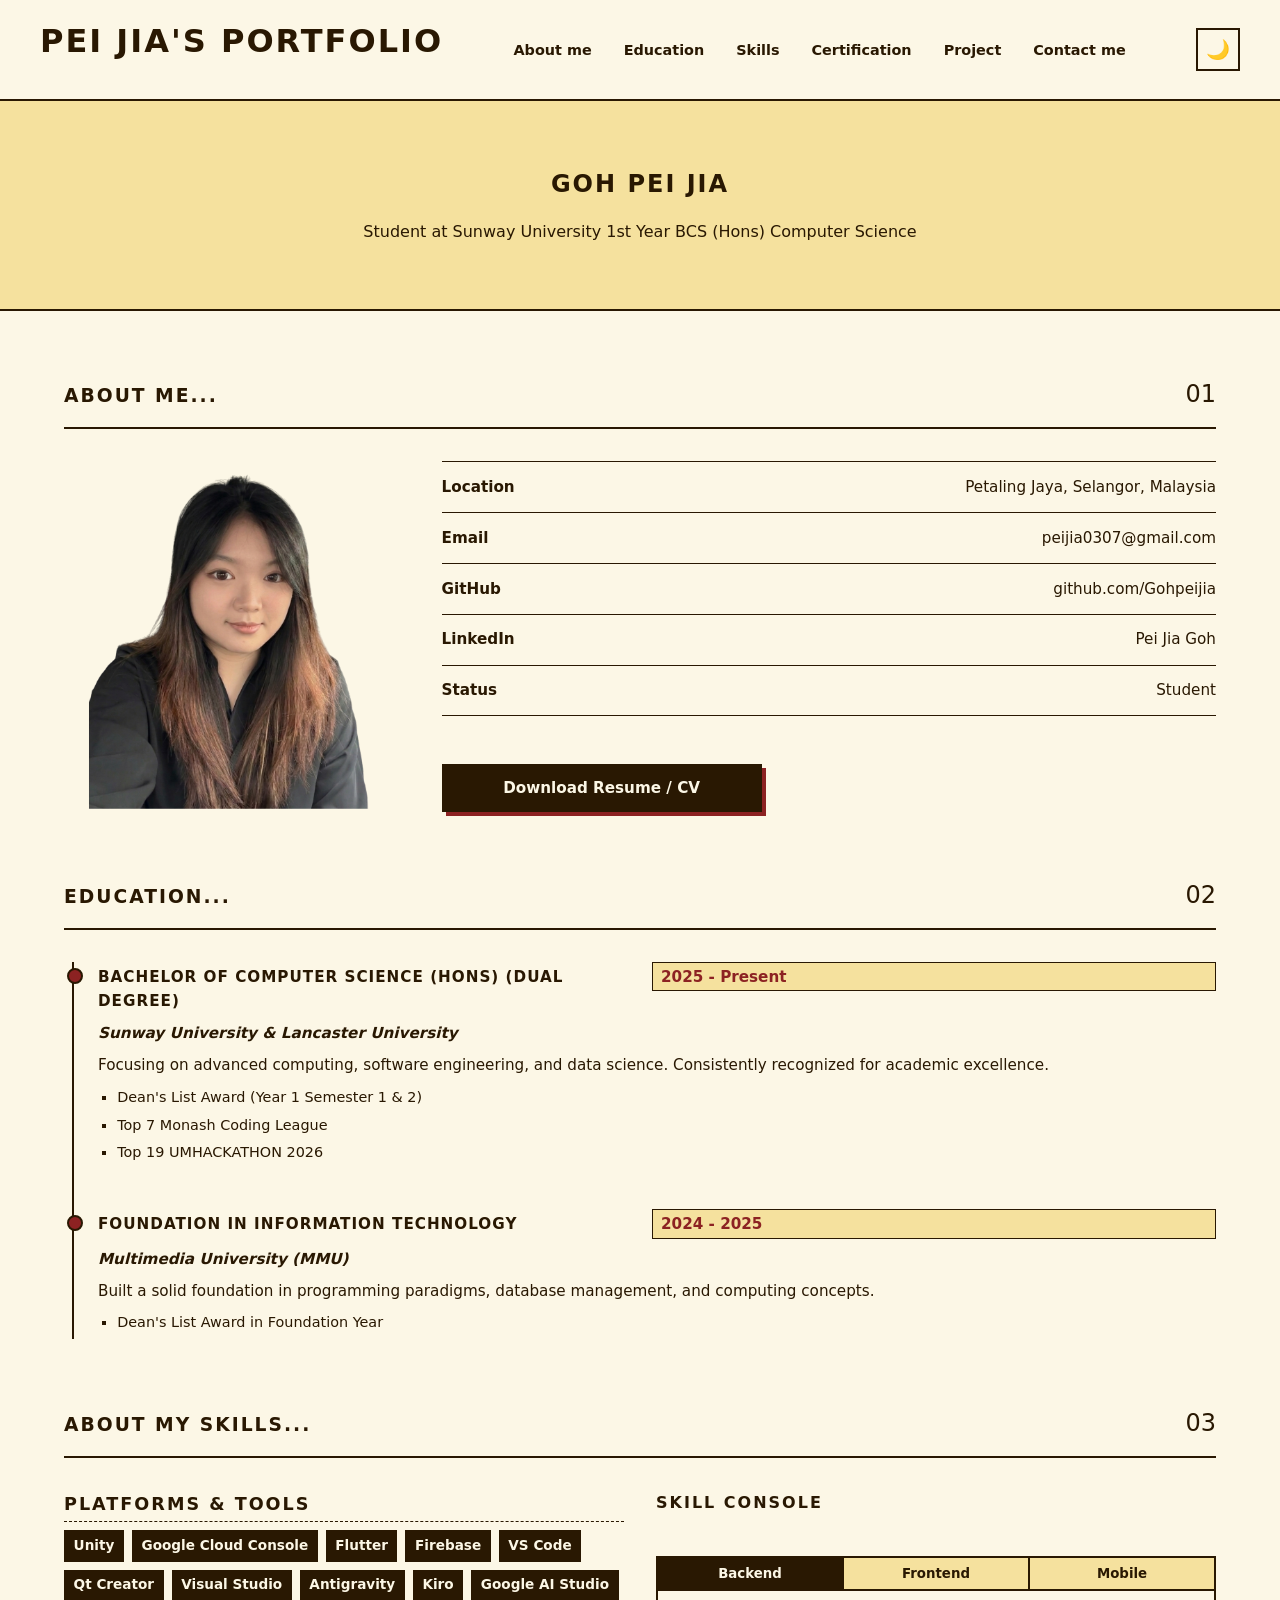
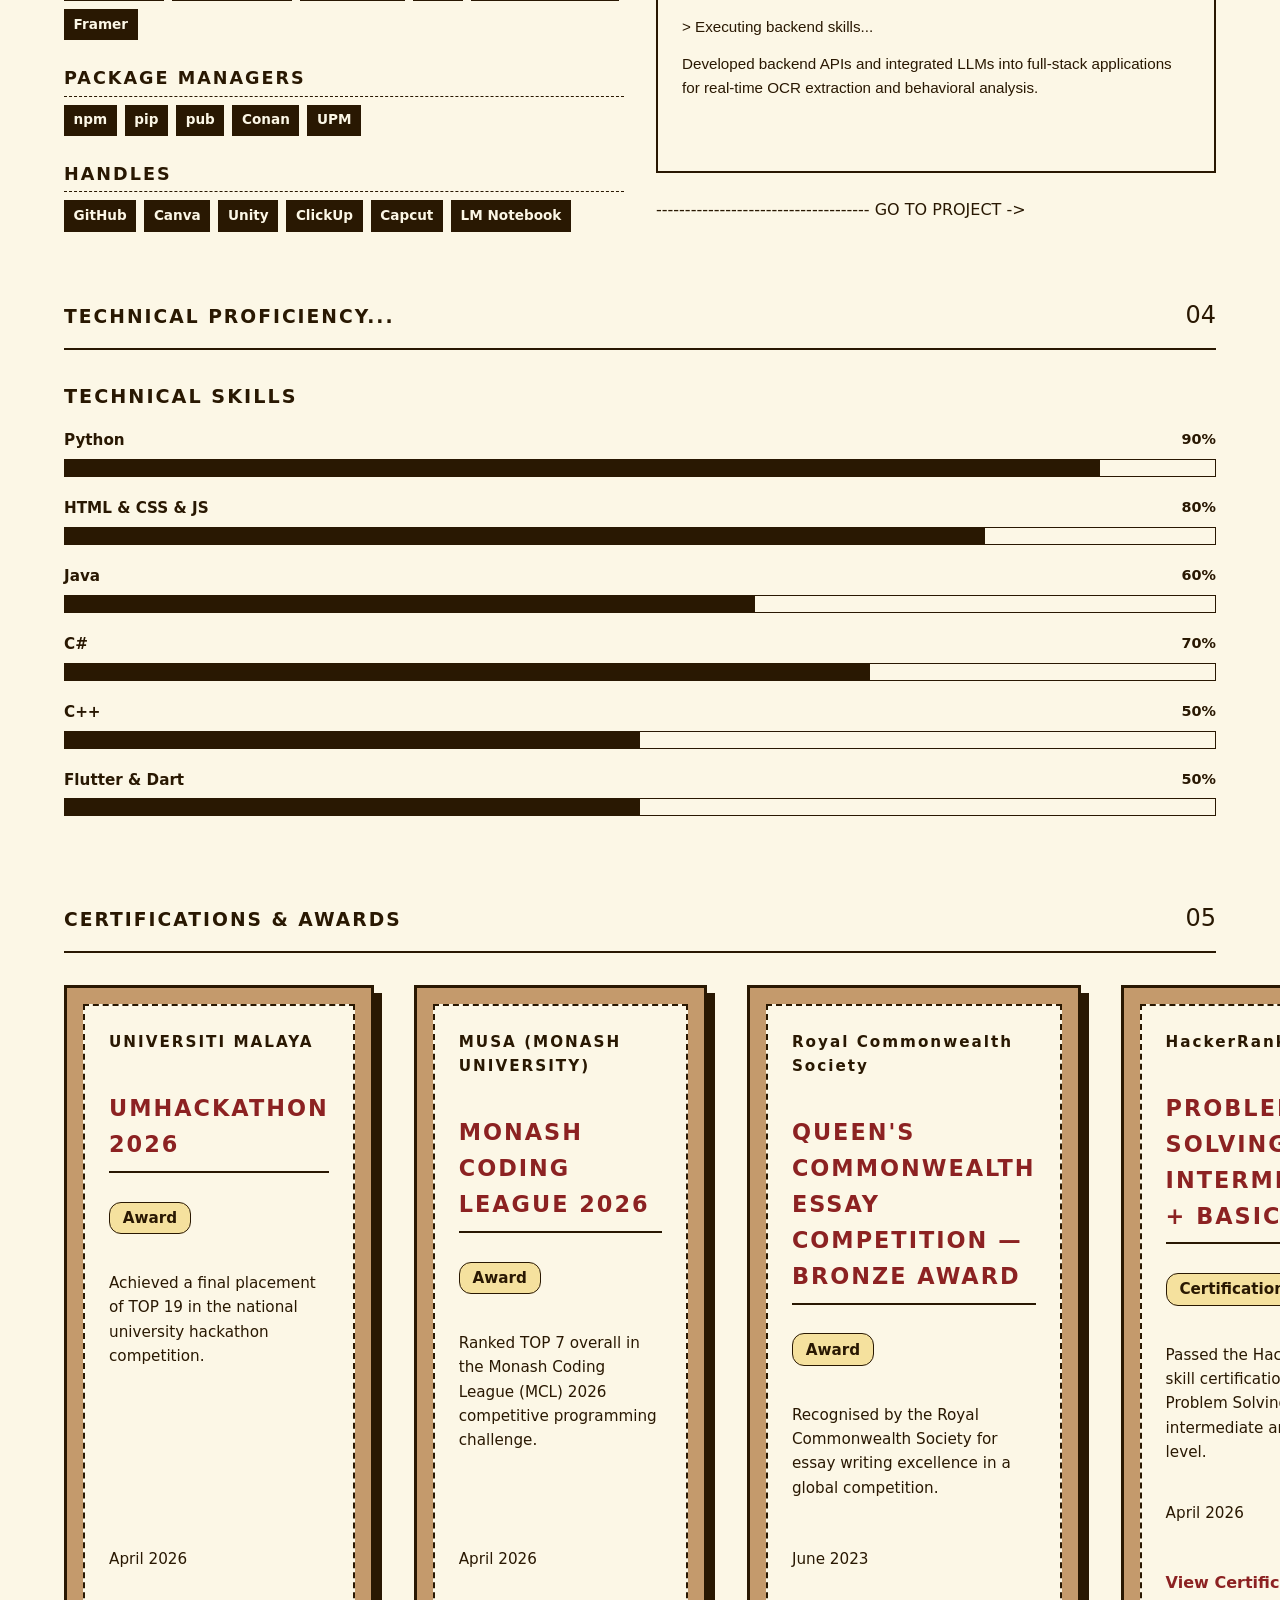
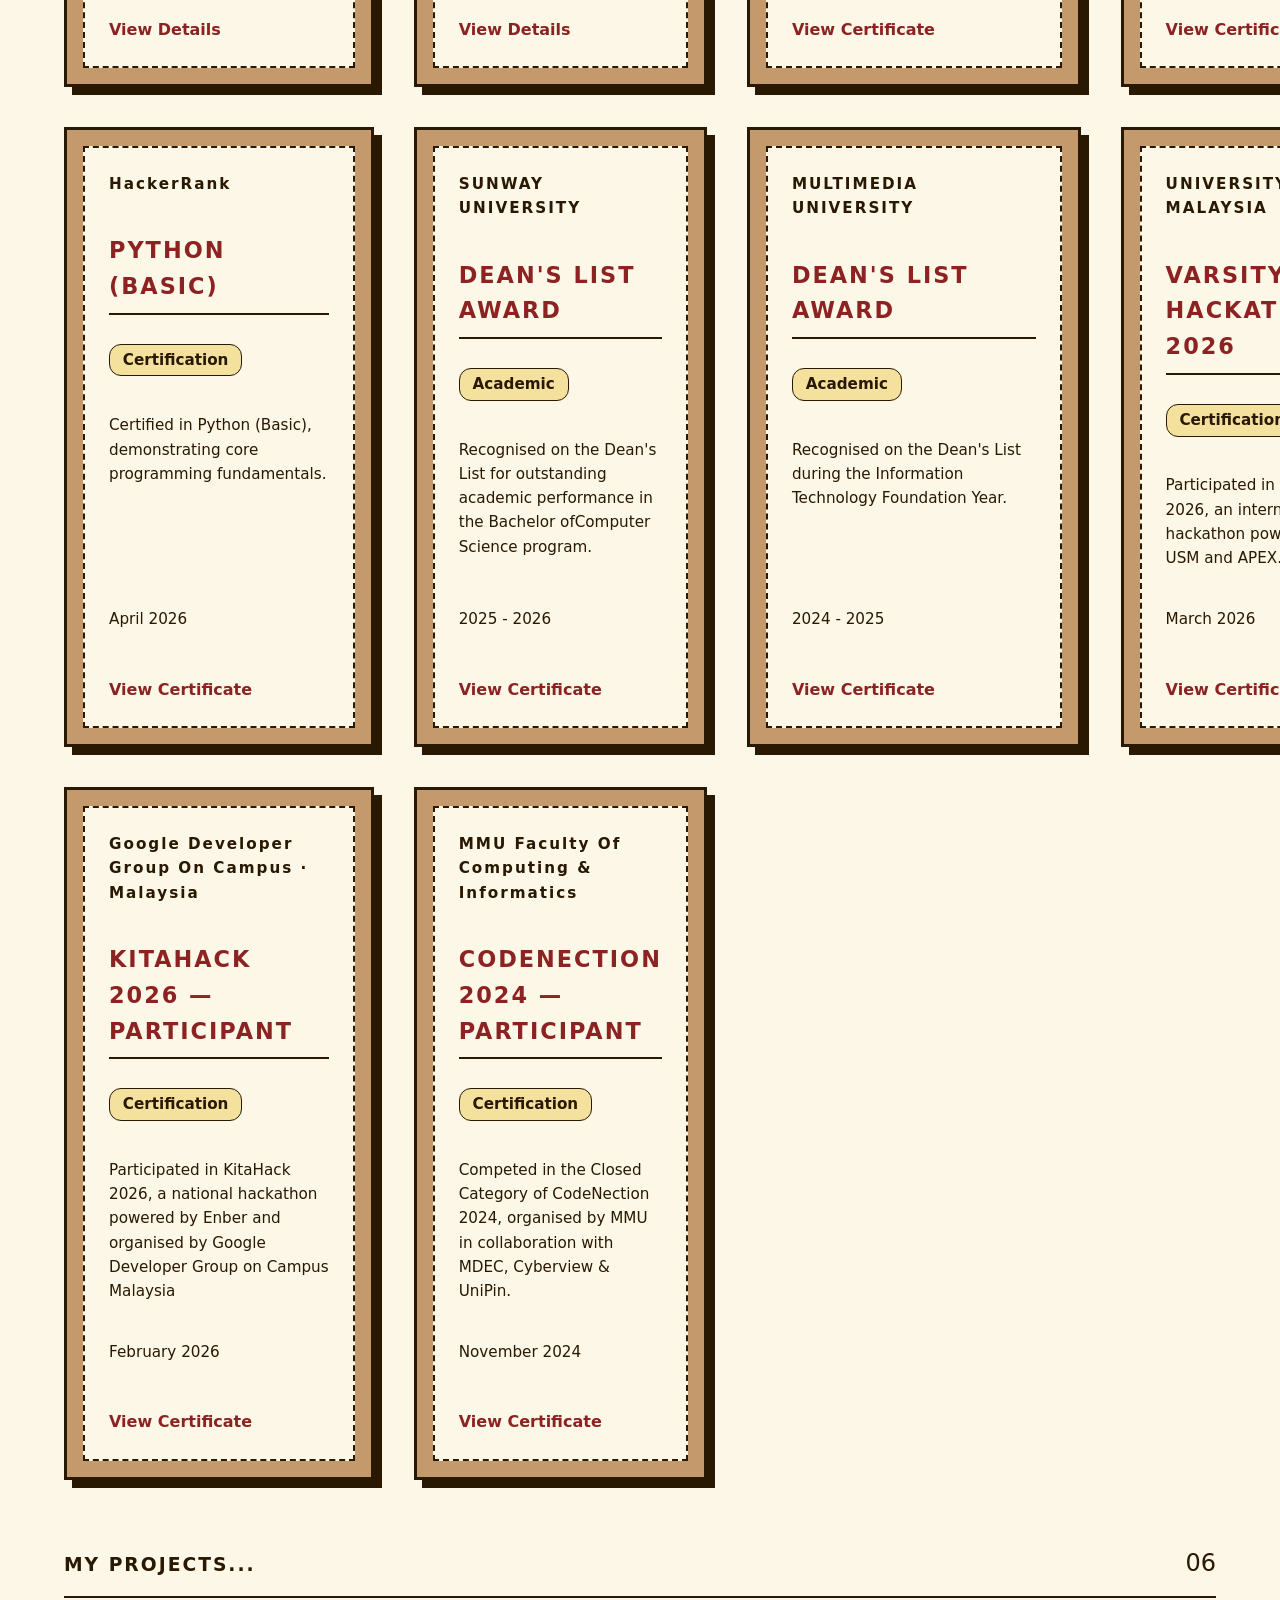
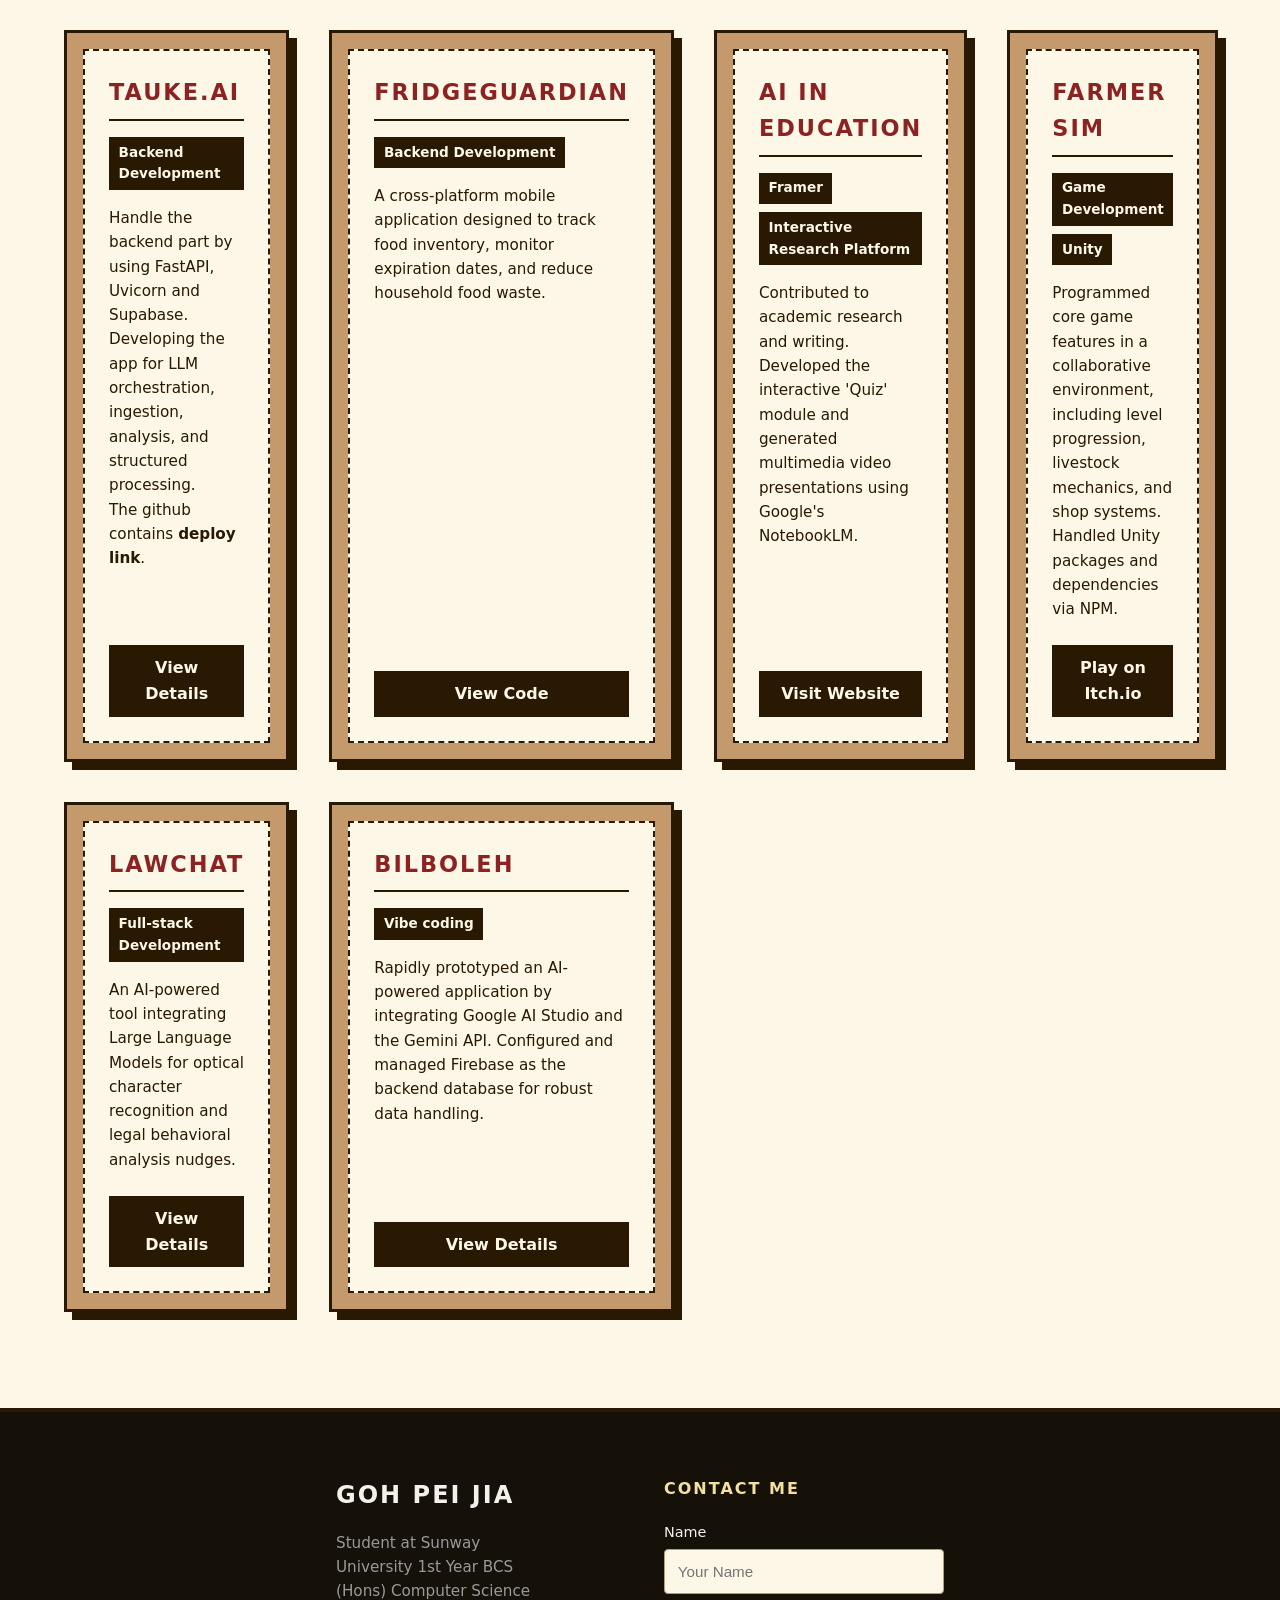
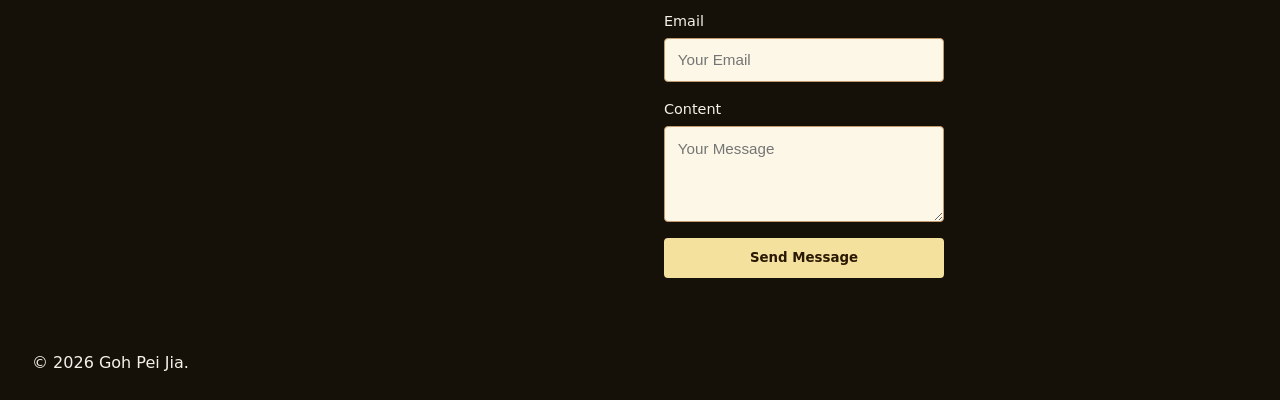
==== commit 94cf7e56: "update" ====
--- a/gohpeijia.html
+++ b/gohpeijia.html
@@ -1,31 +1,25 @@
 <!DOCTYPE html>
 <html lang="en">
+
 <head>
     <meta charset="UTF-8">
     <meta name="viewport" content="width=device-width, initial-scale=1.0">
     <title>Goh Pei Jia</title>
-    <link rel="icon" type="image/png" href="assests\matrixparrot.gif">
+    <link rel="icon" type="image/png" href="../GohPeiJia/matrixparrot.gif">
     <link rel="stylesheet" href="peijia_portfolio.css">
+    <link rel="stylesheet" href="peijia_print.css" media="print"> 
 </head>
+
 <body data-theme="light">
-
-    <div class="scroll-tracker-container" aria-hidden="true">
-        <div class="scroll-tracker-line" id="scroll-line"></div>
-    </div>
-
-    <div class="audio-hint" id="audio-hint-text">CLICK SYMBOLS FOR AUDIO</div>
-    <div class="floating-decor right-pos-1" aria-hidden="true">{ }</div>
-    <div class="floating-decor right-pos-2" aria-hidden="true">&lt;/&gt;</div>
-    <div class="floating-decor right-pos-3" aria-hidden="true">#</div>
-
     <header class="site-header">
         <div class="nav-container">
-            <div class="logo">
-                <h1>Pei Jia's history</h1>
+            <div>
+                <h1>Pei Jia's portfolio</h1>
             </div>
             <nav aria-label="Main Navigation">
                 <ul class="nav-links">
                     <li><a href="#aboutme">About me</a></li>
+                    <li><a href="#education">Education</a></li>
                     <li><a href="#skills">Skills</a></li>
                     <li><a href="#cert">Certification</a></li>
                     <li><a href="#project">Project</a></li>
@@ -33,7 +27,7 @@
                 </ul>
             </nav>
             <button id="theme-toggle" aria-label="Toggle Dark Mode">
-                <span class="theme-icon">🌙</span>
+                <p class="theme-icon">🌙</p>
             </button>
         </div>
     </header>
@@ -42,65 +36,116 @@
         <section id="aboutme" class="aboutme">
             <div>
                 <h2>Goh Pei Jia</h2>
-                <p>A Computer Science student at Sunway University with a strong foundation in programming, problem solving, and backend development.</p>
+                <p>Student at Sunway University 1st Year BCS (Hons) Computer Science</p>
             </div>
         </section>
 
         <section class="personalinfo">
-            <article class="grid-item">
+            <article>
                 <div class="item-header">
                     <h3>About me...</h3>
-                    <span class="chapter-number">01</span>
+                    <p class="chapter-number">01</p>
                 </div>
 
                 <div class="item-content">
-                    <img src="assests\GohPeiJiaImage.png" alt="Portrait photo of Goh Pei Jia" class="responsive-img">
-                    
+                    <img src="GohPeiJia/GohPeiJiaImage.svg" alt="Portrait photo of Goh Pei Jia" class="responsive-img">
+
                     <div class="profile-details">
-                        
-                        <p>Currently pursuing a Bachelor of Computer Science at Sunway University and Lancaster University (dual degree), with a foundation in Information Technology from Multimedia University.</p>
-                        <p>Have a strong interest in data science and artificial intelligence. Recognised with the Dean's List Award in Multimedia University and Sunway University, TOP 7 in Monash Coding League (MCL) 2026 by MUSA and final TOP 19 in UMHACKATHON 2026</p>
-                        
+
                         <ul class="info-list">
                             <li>
-                                <span class="info-label">Location</span>
+                                <p class="info-label">Location</p>
                                 Petaling Jaya, Selangor, Malaysia
                             </li>
                             <li>
-                                <span class="info-label">Email</span>
+                                <p class="info-label">Email</p>
                                 <a href="mailto:peijia0307@gmail.com">peijia0307@gmail.com</a>
                             </li>
                             <li>
-                                <span class="info-label">GitHub</span>
+                                <p class="info-label">GitHub</p>
                                 <a href="https://github.com/Gohpeijia">github.com/Gohpeijia</a>
                             </li>
                             <li>
-                                <span class="info-label">LinkedIn</span>
+                                <p class="info-label">LinkedIn</p>
                                 <a href="https://www.linkedin.com/in/pei-jia-goh/">Pei Jia Goh</a>
                             </li>
                             <li>
-                                <span class="info-label">Status</span>
+                                <p class="info-label">Status</p>
                                 Student
                             </li>
                         </ul>
+
+                        <div class="cv-download-container">
+                            <button id="cv-download-btn" class="download-btn">
+                                <p class="btn-text">Download Resume / CV</p>
+                                <div class="download-progress-bar"></div>
+                            </button>
+                        </div>
                     </div>
                 </div>
             </article>
-        
-        <section id="skills"></section>
-            <article class="grid-item">
+        </section>
+
+        <section id="education" class="personalinfo">
+            <article>
+                <div class="item-header">
+                    <h3>Education...</h3>
+                    <p class="chapter-number">02</p>
+                </div>
+
+                <div class="item-content align-start">
+                    <div class="education-timeline">
+                        <div class="timeline-item">
+                            <div class="timeline-header">
+                                <p class="timeline-degree">Bachelor of Computer Science (Hons) (Dual Degree)</p>
+                                <p class="timeline-date">2025 - Present</p>
+                            </div>
+                            <div>
+                                <p class="institution">Sunway University & Lancaster University</p>
+                                <p class="edu-desc">Focusing on advanced computing, software engineering, and data
+                                    science. Consistently recognized for academic excellence.</p>
+                                <ul class="edu-bullets">
+                                    <li>Dean's List Award (Year 1 Semester 1 & 2)</li>
+                                    <li>Top 7 Monash Coding League</li>
+                                    <li>Top 19 UMHACKATHON 2026</li>
+                                </ul>
+                            </div>
+                        </div>
+
+                        <div class="timeline-item">
+                            <div class="timeline-header">
+                                <p class="timeline-degree">Foundation in Information Technology</p>
+                                <p class="timeline-date">2024 - 2025</p>
+                            </div>
+                            <div>
+                                <p class="institution">Multimedia University (MMU)</p>
+                                <p class="edu-desc">Built a solid foundation in programming paradigms, database
+                                    management, and computing concepts.</p>
+                                <ul class="edu-bullets">
+                                    <li>Dean's List Award in Foundation Year</li>
+                                </ul>
+                            </div>
+                        </div>
+                    </div>
+                </div>
+            </article>
+        </section>
+
+        <section id="skills" class="personalinfo">
+            <article>
                 <div class="item-header">
                     <h3>About my skills...</h3>
-                    <span class="chapter-number">02</span>
+                    <p class="chapter-number">03</p>
                 </div>
 
                 <div class="item-content align-start">
-                    
+
                     <div class="tech-stack-column">
                         <div class="stack-box">
                             <h4>Platforms & Tools</h4>
                             <ul class="tag-list">
                                 <li><a href="https://unity.com" target="_blank">Unity</a></li>
+                                <li><a href="https://console.cloud.google.com" target="_blank">Google Cloud Console</a></li>
                                 <li><a href="https://flutter.dev" target="_blank">Flutter</a></li>
                                 <li><a href="https://firebase.google.com" target="_blank">Firebase</a></li>
                                 <li><a href="https://code.visualstudio.com" target="_blank">VS Code</a></li>
@@ -128,12 +173,12 @@
                             <h4>Handles</h4>
                             <ul class="tag-list">
                                 <li><a href="https://github.com/Gohpeijia" target="_blank">GitHub</a></li>
-                                <li><a href="https://www.canva.com" target="_blank">Canvas</a></li>
+                                <li><a href="https://www.canva.com" target="_blank">Canva</a></li>
                                 <li><a href="https://www.unity.com" target="_blank">Unity</a></li>
                                 <li><a href="https://www.clickup.com" target="_blank">ClickUp</a></li>
                                 <li><a href="https://www.capcut.com" target="_blank">Capcut</a></li>
                                 <li><a href="https://notebooklm.google" target="_blank">LM Notebook</a></li>
-                                
+
                             </ul>
                         </div>
                     </div>
@@ -146,44 +191,41 @@
                                 <button class="term-btn" data-target="frontend-info">Frontend</button>
                                 <button class="term-btn" data-target="mobile-info">Mobile</button>
                             </div>
-                            
+
                             <div class="terminal-display">
-                                <div id="backend-info" class="term-content active">
-                                    <p>>Executing backend skills...</p>
-                                    <p>Experience with backend logic, data extraction, and integrating Large Language Models (Gemini API) for behavioral analysis.</p>
-                                    <p>Status: Advanced</p>
-                                </div> 
+                                <div id="backend-info" class="term-content">
+                                    <p>> Executing backend skills...</p>
+                                    <p>Developed backend APIs and integrated LLMs into full-stack applications for real-time OCR extraction and behavioral analysis.</p>
+                                </div>
                                 <div id="frontend-info" class="term-content hidden">
                                     <p>> Loading frontend skills...</p>
                                     <p>Building responsive interfaces using HTML, CSS, JavaScript, and React. Focused on clean structure without external libraries.</p>
-                                    <p>Status: Advanced</p>
                                 </div>
                                 <div id="mobile-info" class="term-content hidden">
                                     <p>> Compiling Flutter app...</p>
-                                    <p>Executing cross-platform mobile application development using Flutter and Dart (e.g. FridgeGuardian).</p>
-                                    <p>Status: Intermediate</p>
+                                    <p>Executing cross-platform mobile application development using Flutter and Dart.</p>
                                 </div>
                             </div>
                         </div>
-                        <a href="#project" class="back-to-project">---------------- GO TO PROJECT -----------------</a>
+                        <a href="#project" class="back-to-project">------------------------------------- GO TO PROJECT -></a>
                     </div>
                 </div>
             </article>
 
-            <article class="grid-item">
+            <article>
                 <div class="item-header">
                     <h3>Technical Proficiency...</h3>
-                    <span class="chapter-number">03</span>
+                    <p class="chapter-number">04</p>
                 </div>
 
                 <div class="item-content">
                     <div class="skills-section">
                         <h4>Technical Skills</h4>
-                        
+
                         <div class="skill">
                             <div class="skill-header">
-                                <span>Python</span>
-                                <span>90%</span>
+                                <p>Python</p>
+                                <div>90%</div>
                             </div>
                             <div class="skill-bar-container">
                                 <div class="skill-fill w-90"></div>
@@ -192,8 +234,8 @@
 
                         <div class="skill">
                             <div class="skill-header">
-                                <span>HTML & CSS & JS</span>
-                                <span>80%</span>
+                                <p>HTML & CSS & JS</p>
+                                <div>80%</div>
                             </div>
                             <div class="skill-bar-container">
                                 <div class="skill-fill w-80"></div>
@@ -202,8 +244,8 @@
 
                         <div class="skill">
                             <div class="skill-header">
-                                <span>Java</span>
-                                <span>60%</span>
+                                <p>Java</p>
+                                <div>60%</div>
                             </div>
                             <div class="skill-bar-container">
                                 <div class="skill-fill w-60"></div>
@@ -212,8 +254,8 @@
 
                         <div class="skill">
                             <div class="skill-header">
-                                <span>C#</span>
-                                <span>70%</span>
+                                <p>C#</p>
+                                <div>70%</div>
                             </div>
                             <div class="skill-bar-container">
                                 <div class="skill-fill w-70"></div>
@@ -222,8 +264,8 @@
 
                         <div class="skill">
                             <div class="skill-header">
-                                <span>C++</span>
-                                <span>50%</span>
+                                <p>C++</p>
+                                <div>50%</div>
                             </div>
                             <div class="skill-bar-container">
                                 <div class="skill-fill w-50"></div>
@@ -232,8 +274,8 @@
 
                         <div class="skill">
                             <div class="skill-header">
-                                <span>Flutter & Dart</span>
-                                <span>50%</span>
+                                <p>Flutter & Dart</p>
+                                <div>50%</div>
                             </div>
                             <div class="skill-bar-container">
                                 <div class="skill-fill w-50"></div>
@@ -244,122 +286,127 @@
                 </div>
             </article>
         </section>
+
         <section id="cert" class="personalinfo">
-            <article class="grid-item">
+            <article>
+
                 <div class="item-header">
                     <h3>Certifications & Awards</h3>
-                    <span class="chapter-number">04</span>
-                </div>
-
+                    <p class="chapter-number">05</p>
+                </div>
+
+
+
+                
                 <div class="project-gallery">
-                <div class="card">
-                    <div class="card-inner cert-layout">
-                        <span class="cert-org">UNIVERSITI MALAYA</span>
-                        <h4 class="stamped-title cert-title">UMHACKATHON 2026</h4>
-                        <span class="cert-badge">Award</span>
-                        <p>Achieved a final placement of TOP 19 in the national university hackathon competition.</p>
-                        <span class="cert-date">April 2026</span>
-                        <a href="assests\UMHACK2026cert.jpeg" target="_blank" class="cert-link">View Details</a>
-                    </div>
-                </div>
-
-                <div class="card">
-                        <div class="card-inner cert-layout">
-                            <span class="cert-org">MUSA (MONASH UNIVERSITY)</span>
+                    <div class="card" data-preview="GohPeiJia/UMHACKFinalRankPic.jpeg">
+                        <div class="card-inner cert-layout">
+                            <p class="cert-org">UNIVERSITI MALAYA</p>
+                            <h4 class="stamped-title cert-title">UMHACKATHON 2026</h4>
+                            <p class="cert-badge">Award</p>
+                            <p>Achieved a final placement of TOP 19 in the national university hackathon competition.</p>
+                            <p class="cert-date">April 2026</p>
+                            <a href="GohPeiJia/UMHACK2026cert.jpeg" target="_blank" class="cert-link">View Details</a>
+                        </div>
+                    </div>
+
+                    <div class="card" data-preview="GohPeiJia/MonashCodingPic.jpeg">
+                        <div class="card-inner cert-layout">
+                            <p class="cert-org">MUSA (MONASH UNIVERSITY)</p>
                             <h4 class="stamped-title cert-title">Monash Coding League 2026</h4>
-                            <span class="cert-badge">Award</span>
+                            <p class="cert-badge">Award</p>
                             <p>Ranked TOP 7 overall in the Monash Coding League (MCL) 2026 competitive programming challenge.</p>
-                            <span class="cert-date">April 2026</span>
-                            <a href="assests\monashcodingfinalist.PNG" target="_blank" class="cert-link">View Details</a>
+                            <p class="cert-date">April 2026</p>
+                            <a href="GohPeiJia/monashcodingfinalist.PNG" target="_blank" class="cert-link">View Details</a>
                         </div>
                     </div>
 
                     <div class="card">
                         <div class="card-inner cert-layout">
-                            <span class="cert-org">Royal Commonwealth Society</span>
-                            <h4 class="stamped-title cert-title">Queen's Commonwealth Essay Competition — Bronze Award</h4>
-                            <span class="cert-badge">Award</span>
+                            <p class="cert-org">Royal Commonwealth Society</p>
+                            <h4 class="stamped-title cert-title">Queen's Commonwealth Essay Competition — Bronze Award </h4>
+                            <p class="cert-badge">Award</p>
                             <p>Recognised by the Royal Commonwealth Society for essay writing excellence in a global competition.</p>
-                            <span class="cert-date">June 2023</span>
-                            <a href="assests\QCEC Certificate.pdf" target="_blank" class="cert-link">View Certificate</a>
+                            <p class="cert-date">June 2023</p>
+                            <a href="GohPeiJia/QCEC Certificate.pdf" target="_blank" class="cert-link">View Certificate</a>
+                        </div>
+                    </div>
+
+                    <div class="card" data-preview="GohPeiJia/hackerrank1.jpeg">
+                        <div class="card-inner cert-layout">
+                            <p class="cert-org">HackerRank</p>
+                            <h4 class="stamped-title cert-title">Problem Solving — Intermediate + Basic</h4>
+                            <p class="cert-badge">Certification</p>
+                            <p>Passed the HackerRank skill certification test in Problem Solving at intermediate and basic level.</p>
+                            <p class="cert-date">April 2026</p>
+                            <a href="GohPeiJia/problem_solving_intermediate certificate.pdf" target="_blank" class="cert-link">View Certificate</a>
+                            <a href="GohPeiJia/problem_solving_basic certificate.pdf" target="_blank" class="cert-link">View Certificate</a>
+                        </div>
+                    </div>
+
+                    <div class="card" data-preview="GohPeiJia/hackerrank2.jpeg">
+                        <div class="card-inner cert-layout">
+                            <p class="cert-org">HackerRank</p>
+                            <h4 class="stamped-title cert-title">Python (Basic)</h4>
+                            <p class="cert-badge">Certification</p>
+                            <p>Certified in Python (Basic), demonstrating core programming fundamentals.</p>
+                            <p class="cert-date">April 2026</p>
+                            <a href="GohPeiJia/python_basic certificate.pdf" target="_blank"class="cert-link">View Certificate</a>
+                        </div>
+                    </div>
+
+                    <div class="card" data-preview="GohPeiJia/sunway.jfif">
+                        <div class="card-inner cert-layout">
+                            <p class="cert-org">SUNWAY UNIVERSITY</p>
+                            <h4 class="stamped-title cert-title">Dean's List Award</h4>
+                            <p class="cert-badge">Academic</p>
+                            <p>Recognised on the Dean's List for outstanding academic performance in the Bachelor ofComputer Science program.</p>
+                            <p class="cert-date">2025 - 2026</p>
+                            <a href="GohPeiJia/Dean list award Y1S1.pdf" target="_blank" class="cert-link">View Certificate</a>
+                        </div>
+                    </div>
+
+                    <div class="card" data-preview="GohPeiJia/mmudeanpic.jpeg">
+                        <div class="card-inner cert-layout">
+                            <p class="cert-org">MULTIMEDIA UNIVERSITY</p>
+                            <h4 class="stamped-title cert-title">Dean's List Award</h4>
+                            <p class="cert-badge">Academic</p>
+                            <p>Recognised on the Dean's List during the Information Technology Foundation Year.</p>
+                            <p class="cert-date">2024 - 2025</p>
+                            <a href="GohPeiJia/MMU deans award.pdf" target="_blank" class="cert-link">View Certificate</a>
                         </div>
                     </div>
 
                     <div class="card">
                         <div class="card-inner cert-layout">
-                            <span class="cert-org">HackerRank</span>
-                            <h4 class="stamped-title cert-title">Problem Solving — Intermediate + Basic</h4>
-                            <span class="cert-badge">Certification</span>
-                            <p>Passed the HackerRank skill certification test in Problem Solving at intermediate and basic level.</p>
-                            <span class="cert-date">April 2026</span>
-                            <a href="assests\problem_solving_intermediate certificate.pdf" target="_blank" class="cert-link">View Certificate</a>
-                            <a href="assests\problem_solving_basic certificate.pdf" target="_blank" class="cert-link">View Certificate</a>
+                            <p class="cert-org">UNIVERSITY SAINS MALAYSIA</p>
+                            <h4 class="stamped-title cert-title">Varsity Hackathon 2026</h4>
+                            <p class="cert-badge">Certification</p>
+                            <p>Participated in VHACK 2026, an international hackathon powered by USM and APEX.</p>
+                            <p class="cert-date">March 2026</p>
+                            <a href="GohPeiJia/V HACK 2026 QUALIFIER_GOH PEI JIA.pdf" target="_blank" class="cert-link">View Certificate</a>
                         </div>
                     </div>
 
                     <div class="card">
                         <div class="card-inner cert-layout">
-                            <span class="cert-org">HackerRank</span>
-                            <h4 class="stamped-title cert-title">Python (Basic)</h4>
-                            <span class="cert-badge">Certification</span>
-                            <p>Certified in Python (Basic), demonstrating core programming fundamentals.</p>
-                            <span class="cert-date">April 2026</span>
-                            <a href="assests\python_basic certificate.pdf" target="_blank" class="cert-link">View Certificate</a>
+                            <p class="cert-org">Google Developer Group on Campus · Malaysia</p>
+                            <h4 class="stamped-title cert-title">KitaHack 2026 — Participant</h4>
+                            <p class="cert-badge">Certification</p>
+                            <p>Participated in KitaHack 2026, a national hackathon powered by Enber and organised by Google Developer Group on Campus Malaysia</p>
+                            <p class="cert-date">February 2026</p>
+                            <a href="GohPeiJia/KitaHack2026  cert.pdf" target="_blank" class="cert-link">View Certificate</a>
                         </div>
                     </div>
 
                     <div class="card">
                         <div class="card-inner cert-layout">
-                            <span class="cert-org">SUNWAY UNIVERSITY</span>
-                            <h4 class="stamped-title cert-title">Dean's List Award</h4>
-                            <span class="cert-badge">Academic</span>
-                            <p>Recognised on the Dean's List for outstanding academic performance in the Bachelor of Computer Science program.</p>
-                            <span class="cert-date">2025 - 2026</span>
-                            <a href="assests\Dean list award Y1S1.pdf" target="_blank" class="cert-link">View Certificate</a>
-                        </div>
-                    </div>
-
-                    <div class="card">
-                        <div class="card-inner cert-layout">
-                            <span class="cert-org">MULTIMEDIA UNIVERSITY</span>
-                            <h4 class="stamped-title cert-title">Dean's List Award</h4>
-                            <span class="cert-badge">Academic</span>
-                            <p>Recognised on the Dean's List during the Information Technology Foundation Year.</p>
-                            <span class="cert-date">2024 - 2025</span>
-                            <a href="assests\MMU deans award.pdf" target="_blank" class="cert-link">View Certificate</a>
-                        </div>
-                    </div>
-                
-                    <div class="card">
-                        <div class="card-inner cert-layout">
-                            <span class="cert-org">UNIVERSITY SAINS MALAYSIA</span>
-                            <h4 class="stamped-title cert-title">Varsity Hackathon 2026</h4>
-                            <span class="cert-badge">Certification</span>
-                            <p>Participated in VHACK 2026, an international hackathon powered by USM and APEX.</p>
-                            <span class="cert-date">March 2026</span>
-                            <a href="assests\V HACK 2026 QUALIFIER_GOH PEI JIA.pdf" target="_blank" class="cert-link">View Certificate</a>
-                        </div>
-                    </div>
-
-                    <div class="card">
-                        <div class="card-inner cert-layout">
-                            <span class="cert-org">Google Developer Group on Campus · Malaysia</span>
-                            <h4 class="stamped-title cert-title">KitaHack 2026 — Participant</h4>
-                            <span class="cert-badge">Certification</span>
-                            <p>Participated in KitaHack 2026, a national hackathon powered by Enber and organised by Google Developer Group on Campus Malaysia</p>
-                            <span class="cert-date">Febuary 2026</span>
-                            <a href="assests\KitaHack2026  cert.pdf" target="_blank" class="cert-link">View Certificate</a>
-                        </div>
-                    </div>
-
-                    <div class="card">
-                        <div class="card-inner cert-layout">
-                            <span class="cert-org">MMU Faculty of Computing & Informatics<</span>
+                            <p class="cert-org">MMU Faculty of Computing & Informatics</p>
                             <h4 class="stamped-title cert-title">CodeNection 2024 — Participant</h4>
-                            <span class="cert-badge">Certification</span>
+                            <p class="cert-badge">Certification</p>
                             <p>Competed in the Closed Category of CodeNection 2024, organised by MMU in collaboration with MDEC, Cyberview & UniPin.</p>
-                            <span class="cert-date">November 2024</span>
-                            <a href="assests\Codenection 2024.pdf" target="_blank" class="cert-link">View Certificate</a>
+                            <p class="cert-date">November 2024</p>
+                            <a href="GohPeiJia/Codenection 2024.pdf" target="_blank" class="cert-link">View Certificate</a>
                         </div>
                     </div>
                 </div>
@@ -367,25 +414,28 @@
         </section>
 
         <section id="project" class="personalinfo">
-            <article class="grid-item">
+            <article>
                 <div class="item-header">
                     <h3>My Projects...</h3>
-                    <span class="chapter-number">05</span>
-                </div>
-                
+                    <p class="chapter-number">06</p>
+                </div>
+
                 <div class="project-gallery">
-                    <div class="card">
+                    <div class="card" data-preview="GohPeiJia/taukeai.jfif">
                         <div class="card-inner">
                             <h4 class="stamped-title">Tauke.Ai</h4>
                             <ul class="tag-list project-tags">
                                 <li>Backend Development</li>
                             </ul>
-                            <p>Handle the backend part by using FastAPI, Uvicorn and Supabase. Developing the app for LLM orchestration, ingestion, analysis, and structured processing. <br> The github contains <strong>deploy link</strong>.</p>
-                            <a href="https://github.com/Gohpeijia/UM-Hackathon-2026.git" target="_blank" class="card-btn">View Code</a>
-                        </div>
-                    </div>
-
-                    <div class="card">
+                            <p>Handle the backend part by using FastAPI, Uvicorn and Supabase. Developing the app for LLM orchestration, ingestion, analysis, and structured processing. 
+                                <br> 
+                                The github contains <strong>deploy link</strong>.
+                            </p>
+                            <a href="https://github.com/Gohpeijia/UM-Hackathon-2026.git" target="_blank" class="card-btn">View Details</a>
+                        </div>
+                    </div>
+
+                    <div class="card" data-preview="GohPeiJia/kitahackproject.png">
                         <div class="card-inner">
                             <h4 class="stamped-title">FridgeGuardian</h4>
                             <ul class="tag-list project-tags">
@@ -396,7 +446,7 @@
                         </div>
                     </div>
 
-                    <div class="card">
+                    <div class="card" data-preview="GohPeiJia/aiinedu.jfif">
                         <div class="card-inner">
                             <h4 class="stamped-title">AI in Education</h4>
                             <ul class="tag-list project-tags">
@@ -408,7 +458,7 @@
                         </div>
                     </div>
 
-                    <div class="card">
+                    <div class="card" data-preview="GohPeiJia/farmersim.jpeg">
                         <div class="card-inner">
                             <h4 class="stamped-title">Farmer Sim</h4>
                             <ul class="tag-list project-tags">
@@ -420,69 +470,76 @@
                         </div>
                     </div>
 
-                    <div class="card">
+                    <div class="card" data-preview="GohPeiJia/lawchat.png">
                         <div class="card-inner">
                             <h4 class="stamped-title">LawChat</h4>
                             <ul class="tag-list project-tags">
                                 <li>Full-stack Development</li>
                             </ul>
                             <p>An AI-powered tool integrating Large Language Models for optical character recognition and legal behavioral analysis nudges.</p>
-                            <a href="https://github.com/Gohpeijia/VHACK2026-LawChat" target="_blank" class="card-btn">View Code</a>
-                        </div>
-                    </div>
-
-                    <div class="card">
+                            <a href="https://github.com/Gohpeijia/VHACK2026-LawChat" target="_blank" class="card-btn">View Details</a>
+                        </div>
+                    </div>
+
+                    <div class="card" data-preview="GohPeiJia/geminiproject.png">
                         <div class="card-inner">
                             <h4 class="stamped-title">BilBoleh</h4>
                             <ul class="tag-list project-tags">
                                 <li>Vibe coding</li>
                             </ul>
                             <p>Rapidly prototyped an AI-powered application by integrating Google AI Studio and the Gemini API. Configured and managed Firebase as the backend database for robust data handling.</p>
-                            <a href="https://github.com/Gohpeijia/GeminiHackathon-BilBoleh" target="_blank" class="card-btn">View Code</a>
+                            <a href="https://github.com/Gohpeijia/GeminiHackathon-BilBoleh" target="_blank" class="card-btn">View Details</a>
                         </div>
                     </div>
 
                 </div>
             </article>
         </section>
-
     </main>
 
     <footer id="contactme" class="site-footer">
         <div class="footer-content">
-            
+
             <div class="footer-brand">
                 <h2 class="footer-logo">Goh Pei Jia</h2>
-                <p>Computer Science student building clean, responsive, and functional web experiences from the ground up.</p>
+                <p>Student at Sunway University 1st Year BCS (Hons) Computer Science</p>
             </div>
 
-            <div class="footer-links">
-                <h4>Navigation</h4>
-                <ul class="footer-list">
-                    <li><a href="#aboutme">About Me</a></li>
-                    <li><a href="#skills">Skills & Tools</a></li>
-                    <li><a href="#cert">Certifications</a></li>
-                    <li><a href="#project">Projects</a></li>
-                </ul>
+            <div class="footer-form">
+                <h4>Contact Me</h4>
+                <form class="contact-form" id="contact-form">
+                    <div class="form-group">
+                        <label for="name">Name</label>
+                        <input type="text" id="name" name="name" required placeholder="Your Name">
+                    </div>
+
+                    <div class="form-group">
+                        <label for="email">Email</label>
+                        <input type="email" id="email" name="email" required placeholder="Your Email">
+                    </div>
+
+                    <div class="form-group">
+                        <label for="message">Content</label>
+                        <textarea id="message" name="message" rows="4" required placeholder="Your Message"></textarea>
+                    </div>
+
+                    <button type="submit" class="submit-btn">Send Message</button>
+                    <div id="form-success-msg" class="success-message hidden">Message sent successfully!</div>
+                </form>
             </div>
 
-            <div class="footer-contact">
-                <h4>Connect</h4>
-                <ul class="footer-list">
-                    <li><a href="mailto:peijia0307@gmail.com">peijia0307@gmail.com ↗</a></li>
-                    <li><a href="https://github.com/Gohpeijia" target="_blank">GitHub ↗</a></li>
-                    <li><a href="https://www.linkedin.com/in/pei-jia-goh/" target="_blank">LinkedIn ↗</a></li>
-                </ul>
-            </div>
-
         </div>
-        
-        <div class="footer-bottom">
-            <p>&copy; 2026 Goh Pei Jia.</p>
-            <a href="#" class="back-to-top">↑ BACK TO TOP</a>
-        </div>
+        <p>&copy; 2026 Goh Pei Jia.</p>
     </footer>
 
+    <div id="left-preview-container" class="margin-preview">
+        <img id="left-preview-img" src="" alt="Achievement Preview">
+    </div>
+    <div id="right-preview-container" class="margin-preview">
+        <img id="right-preview-img" src="" alt="Achievement Preview">
+    </div>
+
     <script src="portfoliopj.js"></script>
+
 </body>
 </html>
--- a/peijia_portfolio.css
+++ b/peijia_portfolio.css
@@ -1,29 +1,30 @@
-html {
-    scroll-behavior: smooth;
-}
 :root {
+    /* colors */
     --bg-primary: #FCF7E6;       
     --bg-secondary: #f5e19e;     
-    --text-primary: #291802;     
-    --accent-color: #8C2222;     
+    --wood: #c49a6c;
+    --textandcontainer-primary: #291802;
+    --light-red: #8C2222;     
+    --success: #2e7d32;
     
-    /* Footer Colors */
     --footer-bg: #151108;
+    --footer-greytext: #999;
     --footer-text: #F4F1EA;
-    --font-heading: Comic Sans MS;
-    --font-body: Lucida Console; 
-}
-
-/* Dark Theme Overrides (Applied via JS) */
+
+    --font-heading: system-ui, sans-serif;
+    --font-body: Lucida Console, sans-serif; 
+}
+
+/* dark mode */
 [data-theme="dark"] {
     --bg-primary: #1A1A1A;
     --bg-secondary: #2A2A2A;
-    --accent-color: #d1aaaa;
-    --text-primary: #F4F1EA;
+    --light-red: #d1aaaa;
+    --textandcontainer-primary: #F4F1EA;
     --footer-bg: #000000;
 }
 
-/* Basic Reset */
+/* base reset */
 * {
     margin: 0;
     padding: 0;
@@ -32,13 +33,12 @@
 
 body {
     background-color: var(--bg-primary);
-    color: var(--text-primary);
+    color: var(--textandcontainer-primary);
     font-family: var(--font-heading);
     line-height: 1.6;
     transition: background-color 0.3s ease, color 0.3s ease;
 }
 
-/* Forces all headings to use the uppercase Courier New font with spaced-out letters. */
 h1, h2, h3, h4 {
     font-family: var(--font-heading);
     text-transform: uppercase;
@@ -46,139 +46,40 @@
     margin-bottom: 1rem;
 }
 
-/* =========================================
-   AUDIO HINT LABEL
-   ========================================= */
-
-.audio-hint {
-    position: fixed;
-    right: 2%; /* Pins it to the right edge */
-    bottom: 35%; /* Places it middle of page */
-    font-family: var(--font-heading);
-    font-size: 0.8rem;
-    letter-spacing: 2px;
-    color: var(--text-secondary);
-    opacity: 0.4;
-    
-    /* Advanced CSS: Writes the text vertically */
-    writing-mode: vertical-rl; 
-    transform: rotate(180deg); /* Flips it so it reads bottom-to-top */
-    
-    z-index: -10;
-    transition: color 0.3s ease, opacity 0.3s ease;
-}
-
-/* The state for when the music is actively playing */
-.audio-hint.is-playing {
-    color: var(--accent-color);
-    opacity: 0.8;
-}
-
-/* Hide on mobile just like the floating decor */
-@media screen and (max-width: 1024px) {
-    .audio-hint {
-        display: none;
-    }
-}
-
-/* =========================================
-   MARGIN INTERACTIVITY (SCROLL & FLOATING)
-   ========================================= */
-
-/* Left Side: Industrial Scroll Tracker */
-.scroll-tracker-container {
-    position: fixed;
-    top: 0;
-    left: 3%; /* Places it in the left margin */
-    width: 3px;
-    height: 100vh; /* Takes up the full height of the screen */
-    background-color: var(--text-secondary);
-    opacity: 0.2;
-    z-index: 100;
-}
-
-.scroll-tracker-line {
-    width: 100%;
-    height: 0%; /* This will be dynamically updated by JavaScript */
-    background-color: var(--accent-color);
-}
-
-/* Right Side: Floating Tech Decor */
-.floating-decor {
-    position: fixed;
-    right: 4%; /* Places it in the right margin */
-    font-family: var(--font-body);
-    font-size: 3.5rem;
-    color: var(--text-secondary);
-    opacity: 0.1;
-    z-index: 1; /* Keeps them behind your main content */
-    cursor: crosshair; /* Adds a cool tech cursor when hovered */
-    
-    /* Smooth transitions for the hover effect */
-    transition: color 0.3s ease, opacity 0.3s ease, transform 0.3s ease;
-    
-    /* Continuous slow rotation */
-    animation: slowSpin 25s linear infinite;
-}
-
-.floating-decor:hover {
-    opacity: 0.8;
-    color: var(--accent-color);
-    animation-play-state: paused; /* Stops the spinning */
-    transform: scale(1.3) rotate(0deg); /* Enlarges and straightens out */
-}
-
-/* Distributing the 3 symbols vertically */
-.right-pos-1 { top: 15%; }
-.right-pos-2 { top: 50%; animation-direction: reverse; } /* Spins the opposite way */
-.right-pos-3 { top: 85%; }
-
-/* Applied via JS when the user is near the top or bottom of the page */
-.fade-out {
-    opacity: 0 !important;
-    pointer-events: none; /* Prevents the user from accidentally clicking them when they are invisible */
-}
-
-
 a {
-    color: var(--text-primary);
+    color: var(--textandcontainer-primary);
     text-decoration: none;
-    transition: color 0.2s;
 }
 
 a:hover {
-    color: var(--accent-color);
-}
-
-/* Visually hides text but keeps it readable for screen readers. */
-.sr-only {
-    position: absolute;
-    width: 1px;
-    height: 1px;
-    padding: 0;
-    margin: -1px;
-    overflow: hidden;
-    clip: rect(0, 0, 0, 0);
-    border: 0;
-}
-
-/* Accessibility: Visible Focus States for Keyboard Navigation */
+    color: var(--light-red);
+}
+
+.hidden {
+    display: none;
+}
+
 *:focus-visible {
-    outline: 2px dashed var(--accent-color);
+    outline: 2px dashed var(--light-red);
     outline-offset: 4px;
 }
 
-/* =========================================
-   LAYOUT, GRID, & RESPONSIVENESS
-   ========================================= */
-
-/* Header & Navigation */
+/* header & nav */
 .site-header {
-    border-bottom: 2px solid var(--text-primary);
+    z-index: 1000; 
+    background-color: var(--bg-primary);
+    border-bottom: 2px solid var(--textandcontainer-primary);
     padding: 1rem 2rem;
 }
 
-/* logo and <nav> inside a <div> with this class */
+/* sticky header on desktop */
+@media screen and (min-width: 481px) {
+    .site-header {
+        position: sticky;
+        top: 0;
+    }
+}
+
 .nav-container {
     display: flex;
     justify-content: space-between;
@@ -187,7 +88,6 @@
     margin: 0 auto;
 }
 
-/* use in <ul>*/
 .nav-links {
     display: flex;
     list-style: none;
@@ -199,27 +99,62 @@
     font-size: 0.9rem;
 }
 
-/* for theme button */
 #theme-toggle {
     background: none;
-    border: 2px solid var(--text-primary);
-    color: var(--text-primary);
+    border: 2px solid var(--textandcontainer-primary);
+    color: var(--textandcontainer-primary);
     padding: 0.5rem;
     cursor: pointer;
     font-size: 1.2rem;
-} 
-
-/* aboutme Section */
+}
+
+/* main layout */
 .aboutme {
     background-color: var(--bg-secondary);
     text-align: center;
     padding: 4rem 1rem;
-    border-bottom: 2px solid var(--text-primary);
-}
-
-/*  PROFILE DETAILS, CONTACT LIST & SKILLS */
-
-/* Takes over the flex spacing so the whole right column grows together */
+    border-bottom: 2px solid var(--textandcontainer-primary);
+}
+
+.personalinfo {
+    max-width: 95%;
+    margin: 4rem auto;
+    padding: 0 2rem;
+    display: flex;
+    flex-direction: column;
+    gap: 4rem;
+}
+
+.item-header {
+    display: flex;
+    justify-content: space-between;
+    align-items: baseline;
+    border-bottom: 2px solid var(--textandcontainer-primary);
+    margin-bottom: 2rem;
+}
+
+.chapter-number {
+    font-family: var(--font-heading);
+    font-size: 1.5rem;
+}
+
+.item-content {
+    display: flex;
+    gap: 2rem;
+    align-items: center;
+}
+
+.responsive-img {
+    max-width: 30%;
+    height: auto;
+    flex: 1;
+}
+
+.item-content p {
+    flex: 1;
+    font-size: 0.95rem;
+}
+
 .profile-details {
     flex: 2;
     display: flex;
@@ -227,27 +162,21 @@
     gap: 1.5rem; 
 }
 
-/* Contact info list styling */
 .info-list {
     list-style: none;
-    border-top: 1px solid var(--text-primary);
+    border-top: 1px solid var(--textandcontainer-primary);
 }
 
 .info-list li {
     display: flex;
     padding: 0.8rem 0;
-    border-bottom: 1px solid var(--text-primary);
+    border-bottom: 1px solid var(--textandcontainer-primary);
     font-size: 0.95rem;
 }
 
 .info-label {
     width: 120px;
-    color: var(--text-secondary);
-    font-weight: bold;
-}
-
-.info-value {
-    color: var(--text-primary);
+    font-weight: bold;
 }
 
 .skills-section {
@@ -255,7 +184,245 @@
     width: 100%;
 }
 
-/* CSS-Only Progress Bars */
+/* cv download button */
+.cv-download-container {
+    margin-top: 1.5rem;
+    display: flex;
+    flex-direction: column;
+    gap: 0.5rem;
+}
+
+.download-btn {
+    position: relative;
+    overflow: hidden;
+    display: inline-flex;
+    align-items: center;
+    justify-content: center;
+    gap: 0.8rem;
+    background-color: var(--textandcontainer-primary);
+    color: var(--bg-primary);
+    border: 2px solid var(--textandcontainer-primary);
+    padding: 0.8rem 1.5rem;
+    font-family: var(--font-heading);
+    font-weight: bold;
+    font-size: 1rem;
+    cursor: pointer;
+    box-shadow: 4px 4px 0px var(--light-red);
+    transition: all 0.2s ease;
+    width: 100%;
+    max-width: 320px;
+}
+
+.download-btn:hover {
+    background-color: var(--bg-primary);
+    color: var(--textandcontainer-primary);
+    box-shadow: 2px 2px 0px var(--light-red);
+    transform: translate(2px, 2px);
+}
+
+.download-btn:active {
+    transform: translate(4px, 4px);
+    box-shadow: 0px 0px 0px var(--light-red);
+}
+
+.download-btn:disabled {
+    cursor: not-allowed;
+    opacity: 0.9;
+}
+
+.download-progress-bar {
+    position: absolute;
+    left: 0;
+    bottom: 0;
+    height: 4px;
+    background-color: var(--light-red);
+    width: 0%;
+    transition: width 0.1s linear;
+}
+
+.download-btn.completed {
+    background-color: var(--success);
+    color: var(--footer-text);
+    border-color: var(--success);
+    box-shadow: none;
+    transform: none;
+}
+
+
+
+
+/* timeline */
+.education-timeline {
+    width: 100%;
+    border-left: 2px solid var(--textandcontainer-primary);
+    padding-left: 1.5rem;
+    margin-left: 0.5rem;
+    display: flex;
+    flex-direction: column;
+    gap: 2.5rem;
+}
+
+.timeline-item {
+    position: relative;
+}
+
+.timeline-item::before {
+    content: "";
+    position: absolute;
+    left: calc(-1.5rem - 6px - 1px);
+    top: 6px;
+    width: 12px;
+    height: 12px;
+    background-color: var(--light-red);
+    border: 2px solid var(--textandcontainer-primary);
+    border-radius: 50%;
+}
+
+.timeline-header {
+    display: flex;
+    justify-content: space-between;
+    align-items: baseline;
+    margin-bottom: 0.5rem;
+    flex-wrap: wrap;
+    gap: 0.5rem;
+}
+
+.timeline-date {
+    font-weight: bold;
+    color: var(--light-red);
+    font-size: 0.9rem;
+    border: 1px solid var(--textandcontainer-primary);
+    padding: 0.1rem 0.5rem;
+    background-color: var(--bg-secondary);
+}
+
+.timeline-degree {
+    font-weight: bold;
+    font-size: 1.1rem;
+    text-transform: uppercase;
+    letter-spacing: 1px;
+}
+
+.institution {
+    font-style: italic;
+    color: var(--textandcontainer-primary);
+    font-size: 1rem;
+    margin-bottom: 0.5rem;
+    font-weight: 600;
+}
+
+.edu-desc {
+    font-size: 0.95rem;
+    margin-bottom: 0.5rem;
+}
+
+.edu-bullets {
+    list-style-type: square;
+    padding-left: 1.2rem;
+    font-size: 0.9rem;
+    color: var(--textandcontainer-primary);
+}
+
+.edu-bullets li {
+    margin-bottom: 0.3rem;
+}
+
+
+/* tech stack & terminal */
+.align-start {
+    align-items: flex-start;
+}
+
+.tech-stack-column, .interactive-column {
+    flex: 1; 
+    display: flex;
+    flex-direction: column;
+    gap: 1.5rem;
+}
+
+.stack-box h4 {
+    margin-bottom: 0.5rem;
+    font-size: 1.1rem;
+    border-bottom: 1px dashed var(--textandcontainer-primary);
+    padding-bottom: 0.2rem;
+}
+
+.tag-list {
+    list-style: none;
+    display: flex;
+    flex-wrap: wrap;
+    gap: 0.5rem;
+}
+
+.tag-list li {
+    background-color: var(--textandcontainer-primary);
+    color: var(--bg-primary);
+    padding: 0.3rem 0.6rem;
+    font-size: 0.85rem;
+    font-weight: bold;
+}
+
+.tag-list li a {
+    color: var(--bg-primary);
+}
+
+.tag-list li a:hover {
+    color: var(--light-red);
+}
+
+
+.terminal-box {
+    border: 2px solid var(--textandcontainer-primary);
+    background-color: var(--bg-primary);
+}
+
+.terminal-header {
+    display: flex;
+    border-bottom: 2px solid var(--textandcontainer-primary);
+    background-color: var(--bg-secondary);
+}
+
+.term-btn {
+    flex: 1;
+    background: none;
+    border: none;
+    border-right: 2px solid var(--textandcontainer-primary);
+    padding: 0.5rem;
+    font-family: var(--font-heading);
+    font-weight: bold;
+    cursor: pointer;
+    color: var(--textandcontainer-primary);
+    transition: background-color 0.2s;
+}
+
+.term-btn:last-child {
+    border-right: none;
+}
+
+.term-btn:hover {
+    background-color: var(--bg-primary);
+}
+
+.term-btn.active {
+    background-color: var(--textandcontainer-primary);
+    color: var(--bg-primary);
+}
+
+.terminal-display {
+    padding: 1.5rem;
+    min-height: 180px;
+    font-family: var(--font-body);
+}
+
+.term-content p {
+    margin-bottom: 0.8rem;
+}
+
+.term-content.hidden {
+    display: none;
+}
+
+/* skill bars */
 .skills-section h4 {
     margin-bottom: 1rem;
     font-size: 1.2rem;
@@ -274,101 +441,210 @@
     margin-bottom: 0.4rem;
 }
 
-/* The outer box of the progress bar */
+
 .skill-bar-container {
     width: 100%;
     height: 18px;
     background-color: var(--bg-primary);
-    border: 1px solid var(--text-primary);
-}
-
-/* The filled inner part of the progress bar */
+    border: 1px solid var(--textandcontainer-primary);
+}
+
 .skill-fill {
     height: 100%;
-    background-color: var(--text-primary);
-    /* Adding a subtle animation for when the page loads  */
+    background-color: var(--textandcontainer-primary);
     animation: loadBar 1.5s ease-in-out forwards;
 }
 
-/* Strict external CSS width classes to avoid inline styles */
 .w-90 { width: 90%; }
 .w-80 { width: 80%; }
 .w-70 { width: 70%; }
 .w-60 { width: 60%; }
 .w-50 { width: 50%; }
 
-/* Optional: Animation keyframe for the skill bars filling up */
 @keyframes loadBar {
     from { transform: scaleX(0); transform-origin: left; }
     to { transform: scaleX(1); transform-origin: left; }
 }
 
-/* for certs */
-.personalinfo {
-    max-width: 1000px;
-    margin: 4rem auto;
-    padding: 0 1rem;
+/* certs */
+.cert-layout {
+    gap: 0.8rem;
+}
+
+.cert-org {
+    font-family: var(--font-heading);
+    font-size: 0.8rem;
+    letter-spacing: 2px;
+    text-transform: capitalize;
+    font-weight: bold;
+}
+
+.cert-title {
+    margin-bottom: 0;
+    padding-bottom: 0;
+    border-bottom: none;
+    font-size: 1.3rem;
+}
+
+.cert-badge {
+    align-self: flex-start;
+    background-color: var(--bg-secondary);
+    color: var(--textandcontainer-primary);
+    padding: 0.2rem 0.8rem;
+    border-radius: 12px;
+    font-size: 0.8rem;
+    font-weight: bold;
+    border: 1px solid var(--textandcontainer-primary);
+}
+
+.card .cert-badge,
+.card .cert-org,
+.card .cert-date {
+    flex-grow: 0;
+}
+
+.cert-date {
+    font-size: 0.9rem;
+    margin-top: auto;
+}
+
+.cert-link {
+    font-weight: bold;
+    color: var(--light-red);
+    font-family: var(--font-heading);
+    display: inline-block;
+    padding-top: 0.5rem;
+}
+
+.cert-link:hover {
+    color: var(--textandcontainer-primary);
+    text-decoration: underline;
+}
+
+/* side previews */
+.margin-preview {
+    position: fixed;
+    top: 50%;
+    transform: translateY(-50%) scale(0.95);
+    width: 250px;
+    background-color: var(--bg-primary);
+    border: 3px solid var(--textandcontainer-primary);
+    padding: 8px;
+    box-shadow: 8px 8px 0px var(--textandcontainer-primary);
+    z-index: 1001; 
+    opacity: 0;
+    pointer-events: none;
+    transition: opacity 0.3s ease, transform 0.3s ease;
+}
+
+.margin-preview img {
+    width: 100%;
+    height: auto;
+    display: block;
+    border: 1px dashed var(--textandcontainer-primary);
+}
+
+#left-preview-container {
+    left: 2%;
+}
+
+#right-preview-container {
+    right: 2%;
+}
+
+.margin-preview.active {
+    opacity: 1;
+    transform: translateY(-50%) scale(1);
+}
+
+@media screen and (max-width: 1250px) {
+    .margin-preview {
+        display: none;
+    }
+}
+
+/* project cards */
+.project-gallery {
+    display: grid;
+    grid-template-columns: repeat(4, 1fr);
+    gap: 2.5rem;
+    width: 100%;
+}
+
+.card {
+    background-color: var(--wood); 
+    border: 3px solid var(--textandcontainer-primary);
+    padding: 1rem;
+    box-shadow: 8px 8px 0px var(--textandcontainer-primary); 
+    transition: transform 0.2s ease, box-shadow 0.2s ease;
+}
+
+.card:hover {
+    transform: translate(-4px, -4px);
+    box-shadow: 12px 12px 0px var(--textandcontainer-primary);
+}
+
+.card-inner {
+    background-color: var(--bg-primary);
+    border: 2px dashed var(--textandcontainer-primary);
+    padding: 1.5rem;
+    height: 100%;
     display: flex;
     flex-direction: column;
-    gap: 4rem;
-}
-
-/*a grid which introduce a part.*/
-.item-header {
-    display: flex;
-    justify-content: space-between;
-    align-items: baseline;
-    border-bottom: 2px solid var(--text-primary);
-    margin-bottom: 2rem;
-}
-
-
-.chapter-number {
-    font-family: var(--font-heading);
-    font-size: 1.5rem;
-}
-
-/* Flex Layouts for Content inside Grid Items */
-.item-content {
-    display: flex;
-    gap: 2rem;
-    align-items: center;
-}
-
-.flex-row-reverse {
-    flex-direction: row-reverse;
-}
-
-.responsive-img {
-    max-width: 30%;
-    height: auto;
-    flex: 1;
-    border: 2px solid var(--text-primary);
-}
-
-.item-content p {
-    flex: 1;
-    font-size: 0.95rem;
-}
-
-/* FOOTER & CONTACT SECTION */
-
+}
+
+.stamped-title {
+    font-size: 1.4rem;
+    color: var(--light-red);
+    border-bottom: 2px solid var(--textandcontainer-primary);
+    padding-bottom: 0.5rem;
+    margin-bottom: 1rem;
+}
+
+.project-tags {
+    margin-bottom: 1rem;
+}
+
+.card p {
+    flex-grow: 1; 
+    margin-bottom: 1.5rem;
+    font-family: var(--font-heading);
+    color: var(--textandcontainer-primary);
+    font-size: 0.95rem;  
+}
+
+.card-btn {
+    display: block;
+    text-align: center;
+    background-color: var(--textandcontainer-primary);
+    color: var(--bg-primary);
+    padding: 0.5rem 1rem;
+    font-weight: bold;
+    font-family: var(--font-heading);
+    border: 2px solid var(--textandcontainer-primary);
+}
+
+.card-btn:hover {
+    background-color: var(--bg-primary);
+    color: var(--textandcontainer-primary);
+}
+
+
+/* footer */
 .site-footer {
     background-color: var(--footer-bg);
     color: var(--footer-text);
     padding: 4rem 2rem 1.5rem;
     margin-top: 6rem;
-    border-top: 4px solid var(--text-primary);
-}
-
-/* 3-Column Grid for Desktop */
+    border-top: 4px solid var(--textandcontainer-primary);
+}
+
 .footer-content {
     display: grid;
-    grid-template-columns: 2fr 1fr 1fr;
+    grid-template-columns: 1fr 1fr;
     gap: 3rem;
-    max-width: 1000px;
+    max-width: 50%;
     margin: 0 auto;
-    border-bottom: 1px dashed var(--text-secondary);
     padding-bottom: 3rem;
     margin-bottom: 1.5rem;
 }
@@ -379,363 +655,215 @@
 }
 
 .footer-brand p {
-    color: #999; /* Slightly faded text for the bio */
+    color: var(--footer-greytext); 
     font-size: 0.95rem;
     max-width: 80%;
 }
 
 .footer-content h4 {
-    color: var(--bg-secondary); /* Uses your yellow accent for headers */
+    color: var(--bg-secondary); 
     margin-bottom: 1.2rem;
 }
 
-.footer-list {
-    list-style: none;
+.contact-form {
     display: flex;
     flex-direction: column;
-    gap: 0.8rem;
-}
-
-.footer-list a {
+    gap: 1rem;
+}
+
+.form-group {
+    display: flex;
+    flex-direction: column;
+    gap: 0.3rem;
+}
+
+.form-group label {
+    font-size: 0.9rem;
     color: var(--footer-text);
-    text-decoration: none;
+}
+
+.form-group input, .form-group textarea {
+    padding: 0.8rem;
+    background-color: var(--bg-primary);
+    border: 1px solid var(--wood);
+    color: var(--textandcontainer-primary);
+    font-family: var(--font-body);
     font-size: 0.95rem;
-    transition: color 0.2s;
-}
-
-.footer-list a:hover {
-    color: var(--accent-color);
-    text-decoration: underline;
-}
-
-/* Bottom Bar Layout */
-.footer-bottom {
-    max-width: 1000px;
-    margin: 0 auto;
-    display: flex;
-    justify-content: space-between;
-    align-items: center;
-    font-size: 0.85rem;
-    color: #999;
-}
-
-.back-to-top {
-    color: var(--bg-secondary);
-    font-weight: bold;
-    font-family: var(--font-heading);
-}
-
-.back-to-top:hover {
-    color: var(--footer-text);
-}
-
-.back-to-project {
-    color: var(--text-primaryy);
-    font-weight: bold;
-    font-family: var(--font-heading);
-}
-
-.back-to-project:hover {
-    color: var(--accent-color);
-}
-
-/* Responsive Tablet/Mobile Layout */
-@media screen and (max-width: 768px) {
+    border-radius: 4px;
+}
+
+.form-group input:focus, .form-group textarea:focus {
+    outline: none;
+    border-color: var(--light-red);
+}
+
+.submit-btn {
+    background-color: var(--bg-secondary);
+    color: var(--textandcontainer-primary);
+    border: none;
+    padding: 0.8rem;
+    font-family: var(--font-heading);
+    font-weight: bold;
+    cursor: pointer;
+    transition: background-color 0.2s;
+    border-radius: 4px;
+}
+
+.submit-btn:hover {
+    background-color: var(--light-red);
+    color: var(--bg-primary);
+}
+
+.success-message {
+    background-color: var(--success);
+    color: var(--bg-primary);
+    padding: 0.8rem;
+    border-radius: 4px;
+    font-weight: bold;
+    text-align: center;
+    border: 1px solid #000000;
+}
+
+/* media queries */
+@media screen and (max-width: 900px) {
+    .personalinfo {
+        max-width: 100%;
+        padding: 0 1rem;
+    }
+
     .footer-content {
+        max-width: 100%;
         grid-template-columns: 1fr;
         gap: 2rem;
-    }
-    
+        padding: 0 1rem;
+    }
+
     .footer-brand p {
         max-width: 100%;
     }
-}
-
-/* =========================================
-   TECH STACK & INTERACTIVE TERMINAL
-   ========================================= */
-
-/* Helper class to ensure side-by-side columns align at the top */
-.align-start {
-    align-items: flex-start;
-}
-
-/* Split the container exactly in half */
-.tech-stack-column, .interactive-column {
-    flex: 1; 
-    display: flex;
-    flex-direction: column;
-    gap: 1.5rem;
-}
-
-/* Left Side: Tags and Lists */
-.stack-box h4 {
-    margin-bottom: 0.5rem;
-    font-size: 1.1rem;
-    border-bottom: 1px dashed var(--text-primary);
-    padding-bottom: 0.2rem;
-}
-
-.tag-list {
-    list-style: none;
-    display: flex;
-    flex-wrap: wrap;
-    gap: 0.5rem;
-}
-
-.tag-list li {
-    background-color: var(--text-primary);
-    color: var(--bg-primary);
-    padding: 0.3rem 0.6rem;
-    font-size: 0.85rem;
-    font-weight: bold;
-}
-
-.tag-list li a {
-    color: var(--bg-primary);
-}
-
-.tag-list li a:hover {
-    color: var(--bg-secondary);
-}
-
-/* Right Side: Interactive Terminal */
-.terminal-box {
-    border: 2px solid var(--text-primary);
-    background-color: var(--bg-primary);
-}
-
-.terminal-header {
-    display: flex;
-    border-bottom: 2px solid var(--text-primary);
-    background-color: var(--bg-secondary);
-}
-
-.term-btn {
-    flex: 1;
-    background: none;
-    border: none;
-    border-right: 2px solid var(--text-primary);
-    padding: 0.5rem;
-    font-family: var(--font-heading);
-    font-weight: bold;
-    cursor: pointer;
-    color: var(--text-primary);
-    transition: background-color 0.2s;
-}
-
-.term-btn:last-child {
-    border-right: none;
-}
-
-.term-btn:hover {
-    background-color: var(--bg-primary);
-}
-
-/* State when a tab is clicked */
-.term-btn.active {
-    background-color: var(--text-primary);
-    color: var(--bg-primary);
-}
-
-.terminal-display {
-    padding: 1.5rem;
-    min-height: 180px; /* Keeps the box from jumping sizes */
-    font-family: var(--font-body);
-}
-
-.term-content p {
-    margin-bottom: 0.8rem;
-}
-
-/* Hides inactive tabs without removing them from HTML */
-.term-content.hidden {
-    display: none;
-}
-
-/* PROJECT GALLERY & the CARDS */
-
-/* Grid to place cards side-by-side on desktop, stacking on mobile */
-.project-gallery {
-    display: grid;
-    grid-template-columns: repeat(auto-fit, minmax(300px, 1fr));
-    gap: 2.5rem;
-    width: 100%;
-}
-
-/* The Pure CSS Wooden Board Effect */
-.card {
-    background-color: #c49a6c; /* Warm wood tone */
-    background-image: repeating-linear-gradient(
-        45deg,
-        rgba(0,0,0,0.04) 0px,
-        rgba(0,0,0,0.04) 2px,
-        transparent 2px,
-        transparent 8px
-    ); /* Creates subtle diagonal wood grain */
-    border: 3px solid var(--text-primary);
-    padding: 1rem;
-    /* Harsh shadow for that vintage, industrial print look */
-    box-shadow: 8px 8px 0px var(--text-primary); 
-    transition: transform 0.2s ease, box-shadow 0.2s ease;
-}
-
-/* Interactive hover effect: The card lifts up when you mouse over it */
-.card:hover {
-    transform: translate(-4px, -4px);
-    box-shadow: 12px 12px 0px var(--text-primary);
-}
-
-/* The 'paper' pinned to the wood */
-.card-inner {
-    background-color: var(--bg-primary);
-    border: 2px dashed var(--text-primary);
-    padding: 1.5rem;
-    height: 100%;
-    display: flex;
-    flex-direction: column;
-}
-
-/* Red stamped title */
-.stamped-title {
-    font-size: 1.4rem;
-    color: var(--accent-color);
-    border-bottom: 2px solid var(--text-primary);
-    padding-bottom: 0.5rem;
-    margin-bottom: 1rem;
-}
-
-.project-tags {
-    margin-bottom: 1rem;
-}
-
-/* Pushes the button to the bottom so all cards look even */
-.card p {
-    flex-grow: 1; 
-    margin-bottom: 1.5rem;
-    font-family: var(--font-heading);
-    text-transform: uppercase;
-    font-size: 0.85rem;              
-    letter-spacing: 1px;
-}
-
-/* Industrial style button */
-.card-btn {
-    display: block;
-    text-align: center;
-    background-color: var(--text-primary);
-    color: var(--bg-primary);
-    padding: 0.5rem 1rem;
-    font-weight: bold;
-    font-family: var(--font-heading);
-    border: 2px solid var(--text-primary);
-}
-
-.card-btn:hover {
-    background-color: var(--bg-primary);
-    color: var(--text-primary);
-}
-
-/* =========================================
-   CERTIFICATIONS & AWARDS SPECIFICS
-   ========================================= */
-
-/* Adjusts spacing inside the card to push the link to the bottom */
-.cert-layout {
-    gap: 0.8rem;
-}
-
-/* Small, uppercase organization title */
-.cert-org {
-    font-family: var(--font-heading); 
-    font-size: 0.8rem;
-    color: var(--text-secondary);
-    letter-spacing: 2px;
-    text-transform: capitalize;
-    font-weight: bold;
-}
-
-/* Overrides the stamped title to fit better with the cert layout */
-.cert-title {
-    margin-bottom: 0;
-    padding-bottom: 0;
-    border-bottom: none;
-    font-size: 1.3rem;
-}
-
-/* The pill-shaped tag (like the 'Certification' bubble in your image) */
-.cert-badge {
-    align-self: flex-start;
-    background-color: var(--bg-secondary);
-    color: var(--text-primary);
-    padding: 0.2rem 0.8rem;
-    border-radius: 12px;
-    font-size: 0.8rem;
-    font-weight: bold;
-    border: 1px solid var(--text-primary);
-}
-
-/* Date styling */
-.cert-date {
-    font-size: 0.9rem;
-    color: var(--text-secondary);
-    margin-top: auto; /* Pushes everything below it to the bottom */
-}
-
-/* Minimalist text link instead of the heavy block button */
-.cert-link {
-    font-weight: bold;
-    color: var(--accent-color);
-    font-family: var(--font-heading);
-    display: inline-block;
-    padding-top: 0.5rem;
-}
-
-.cert-link:hover {
-    color: var(--text-primary);
-    text-decoration: underline;
-}
-
-/* Tablet Viewport */
+
+    .project-gallery {
+        grid-template-columns: repeat(2, 1fr);
+        gap: 1.5rem;
+    }
+
+    .margin-preview {
+        display: none;
+    }
+}
+
+/* Tablet Viewport (≤ 768px) */
 @media screen and (max-width: 768px) {
+    .site-header {
+        padding: 0.75rem 1rem;
+    }
+
     .nav-container {
         flex-direction: column;
-        gap: 1rem;
-    }
-    
-    .item-content, 
-    .flex-row-reverse {
+        align-items: center;
+        gap: 0.75rem;
+    }
+
+    .nav-links {
+        flex-wrap: wrap;
+        justify-content: center;
+        gap: 0.5rem 1.2rem;
+    }
+
+    .nav-links a {
+        font-size: 0.85rem;
+        white-space: nowrap;
+    }
+
+    .item-content {
         flex-direction: column;
-    }
-    
+        align-items: stretch;
+    }
+
+    .responsive-img {
+        max-width: 100%;
+        width: 100%;
+        flex: none;
+    }
+
+    .tech-stack-column,
+    .interactive-column {
+        flex: none;
+        width: 100%;
+    }
+
+    .project-gallery {
+        grid-template-columns: repeat(2, 1fr);
+        gap: 1.2rem;
+    }
+
+    .card-inner {
+        padding: 1rem;
+    }
+
+    .stamped-title {
+        font-size: 1.1rem;
+    }
+}
+
+/* Mobile Viewport (≤ 480px) */
+@media screen and (max-width: 480px) {
+    .site-header {
+        position: static;
+        top: auto;
+        padding: 0.6rem 0.75rem;
+    }
+
+    .nav-links {
+        gap: 0.4rem 0.8rem;
+    }
+
+    .nav-links a {
+        font-size: 0.8rem;
+    }
+
+    .personalinfo {
+        padding: 0 0.75rem;
+        gap: 2.5rem;
+    }
+
+    .project-gallery {
+        grid-template-columns: 1fr;
+        gap: 1.2rem;
+    }
+
+    .download-btn {
+        max-width: 100%;
+    }
+
+    .site-footer {
+        padding: 2.5rem 1rem 1rem;
+        margin-top: 3rem;
+    }
+
     .footer-content {
-        grid-template-columns: 1fr;
-    }
-}
-
-/* Mobile Viewport */
-@media screen and (max-width: 480px) {
-    .nav-links {
-        flex-direction: column;
-        align-items: center;
-        gap: 0.5rem;
-    }
-
-    .hero-section {
-        padding: 2rem 1rem;
-    }
-}
-
-/* The pure CSS animation keyframes */
-@keyframes slowSpin {
-    0% { transform: rotate(0deg); }
-    100% { transform: rotate(360deg); }
-}
-
-/* Hide these margin elements on mobile screens so they don't block content */
-@media screen and (max-width: 1250px) {
-    .scroll-tracker-container,
-    .floating-decor {
-        display: none;
-    }
-}
+        padding: 0;
+    }
+
+    .chapter-number {
+        font-size: 1.1rem;
+    }
+
+    .terminal-display {
+        min-height: 120px;
+        padding: 1rem;
+    }
+}
+
+/* SCROLL ANIMATION CLASSES */
+.fade-in-section {
+    opacity: 0;
+    transform: translateY(40px);
+    transition: opacity 0.8s ease-out, transform 0.8s ease-out;
+    will-change: opacity, transform;
+}
+
+.fade-in-section.is-visible {
+    opacity: 1;
+    transform: none;
+}
--- a/peijia_print.css
+++ b/peijia_print.css
@@ -0,0 +1,107 @@
+body {
+    font-size: 11pt;
+    line-height: 1.4;
+}
+
+#theme-toggle,
+.site-header,
+.site-footer,
+.back-to-project,
+.margin-preview,
+#left-preview-container,
+#right-preview-container,
+.card-btn,
+.cv-download-container,
+.terminal-header,
+.cert-link {
+    display: none;
+}
+
+main {
+    width: 100%;
+    margin: 0;
+    padding: 0;
+}
+
+.personalinfo {
+    margin: 1.5rem auto;
+    gap: 2rem;
+    page-break-inside: avoid;
+}
+
+.responsive-img {
+    max-width: 120px;
+}
+
+.item-content {
+    display: flex;
+    flex-direction: row;
+    align-items: flex-start;
+    gap: 1.5rem;
+}
+
+.terminal-box {
+    background: none;
+}
+
+.terminal-display {
+    padding: 0.5rem;
+    min-height: auto;
+}
+
+.term-content {
+    display: block;
+    margin-bottom: 1.5rem;
+    padding-bottom: 0.5rem;
+}
+
+.term-content.hidden {
+    display: block;
+}
+
+.term-content p {
+    margin-bottom: 0.4rem;
+}
+
+.project-gallery {
+    display: block;
+}
+
+.card {
+    background: none;
+    box-shadow: none;
+    margin-bottom: 1rem;
+    page-break-inside: avoid;
+    transform: none;
+}
+
+.card-inner {
+    border: none;
+    padding: 0.5rem;
+    background: none;
+}
+
+.stamped-title {
+    font-size: 1.2rem;
+}
+
+a[href^="http"]::after,
+a[href^="mailto"]::after {
+    content: " (" attr(href) ")";
+    font-size: 9pt;
+    text-decoration: none;
+}
+
+.skill-bar-container {
+    height: 12px;;
+}
+
+.skill-fill {
+    -webkit-print-color-adjust: exact;
+    print-color-adjust: exact;
+}
+
+h1, h2, h3, h4 {
+    margin-bottom: 0.5rem;
+    page-break-after: avoid;
+}
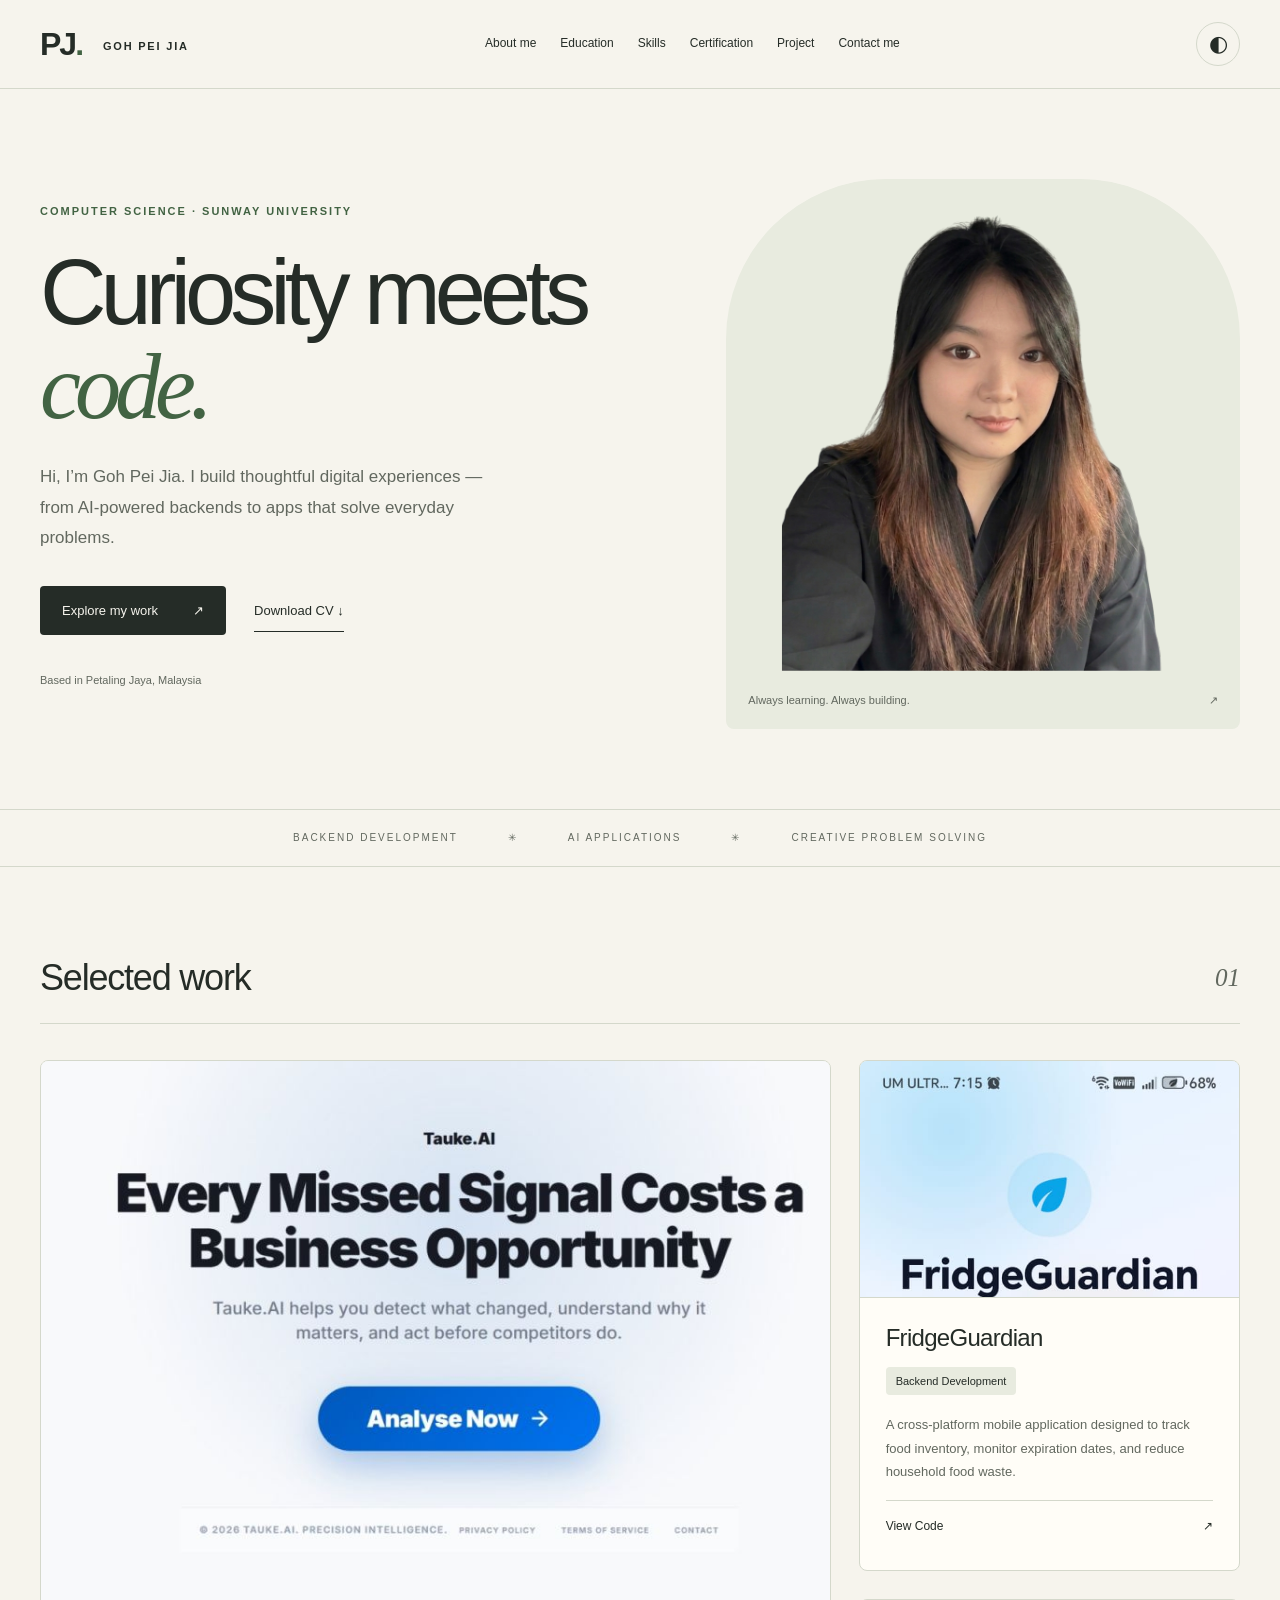
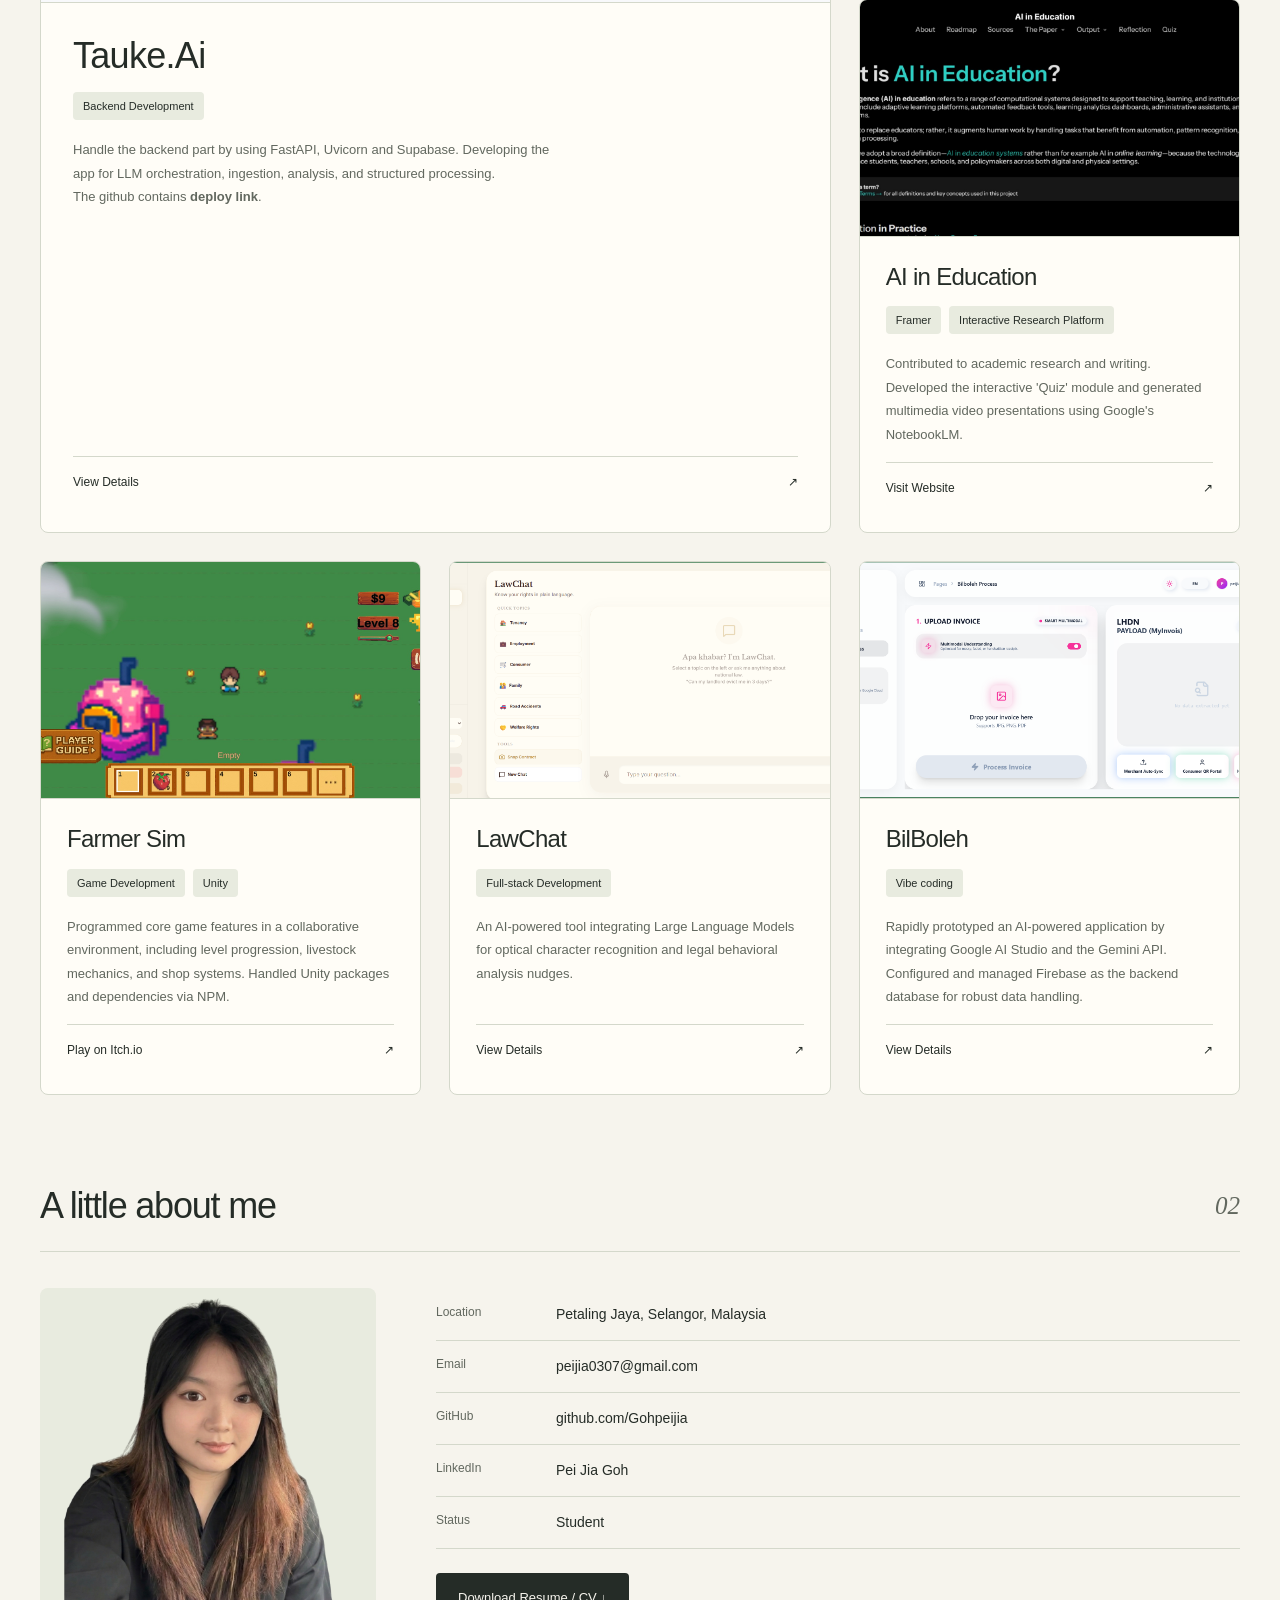
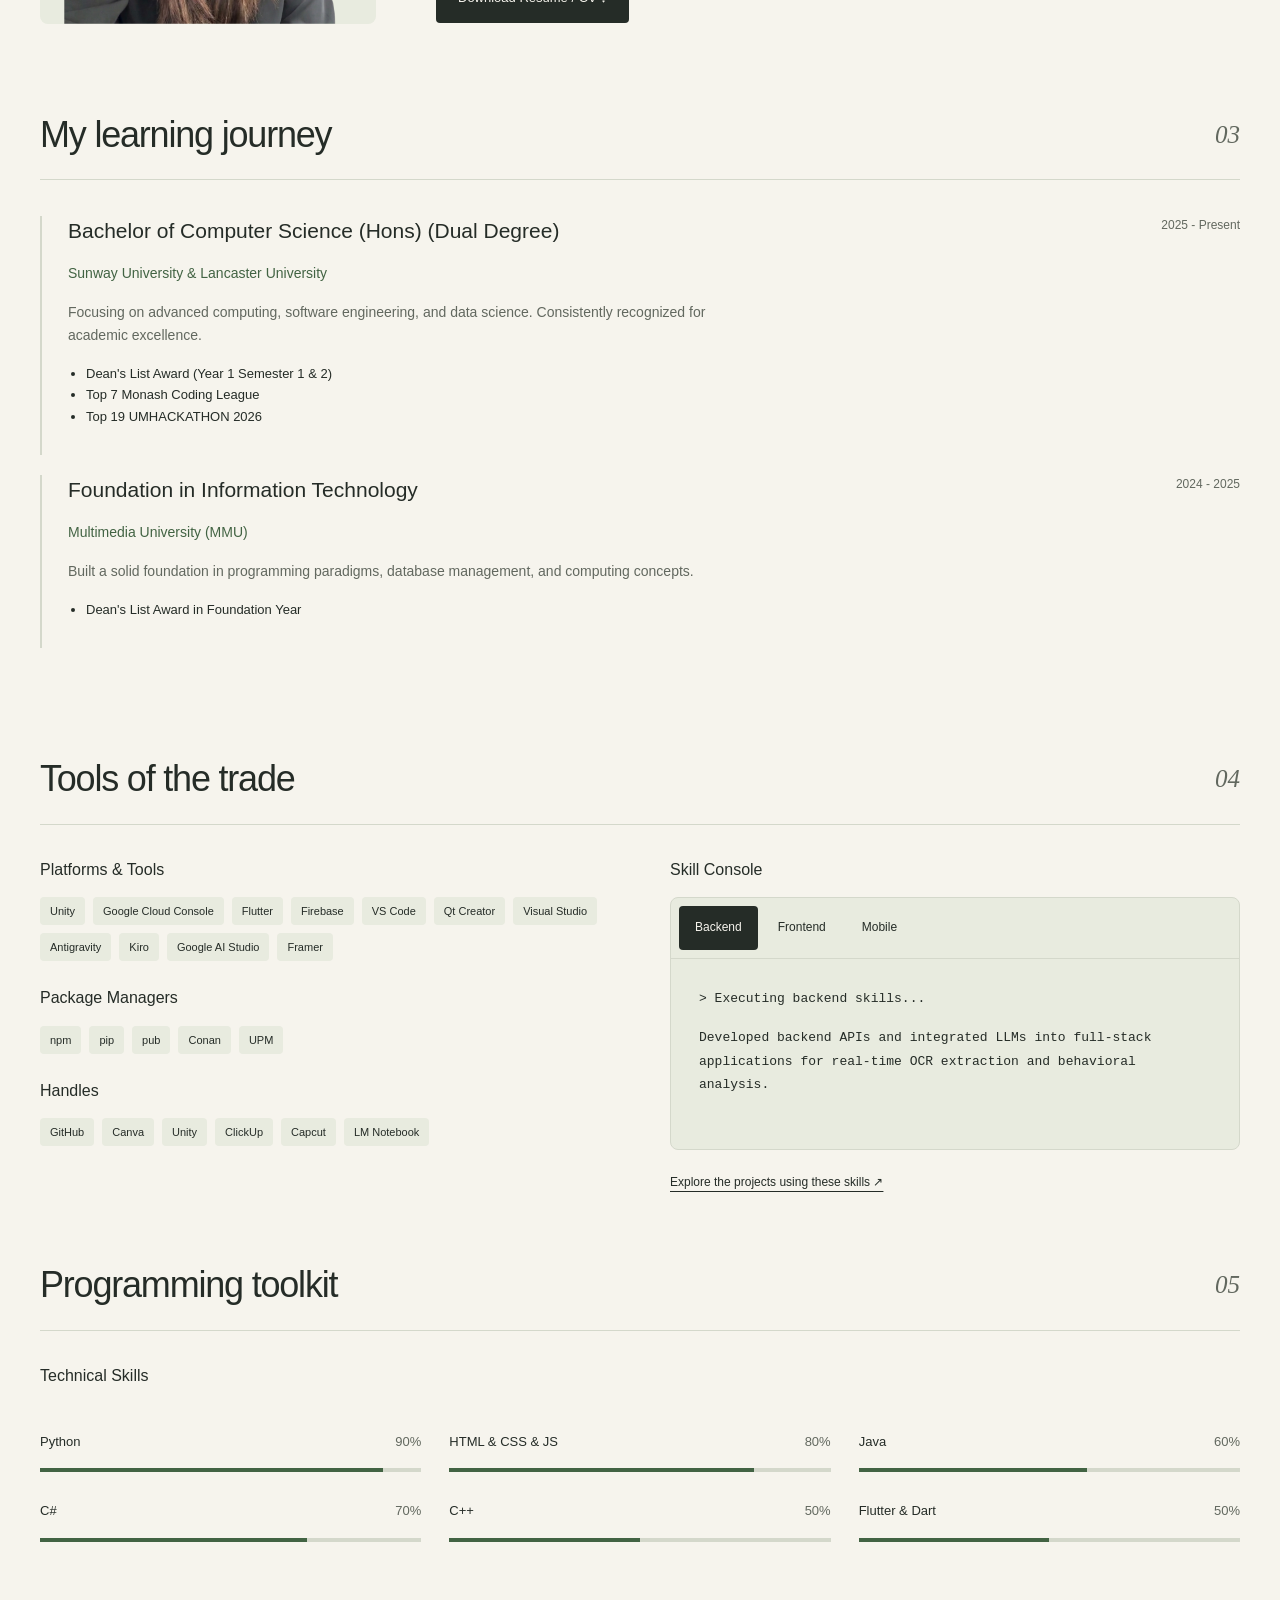
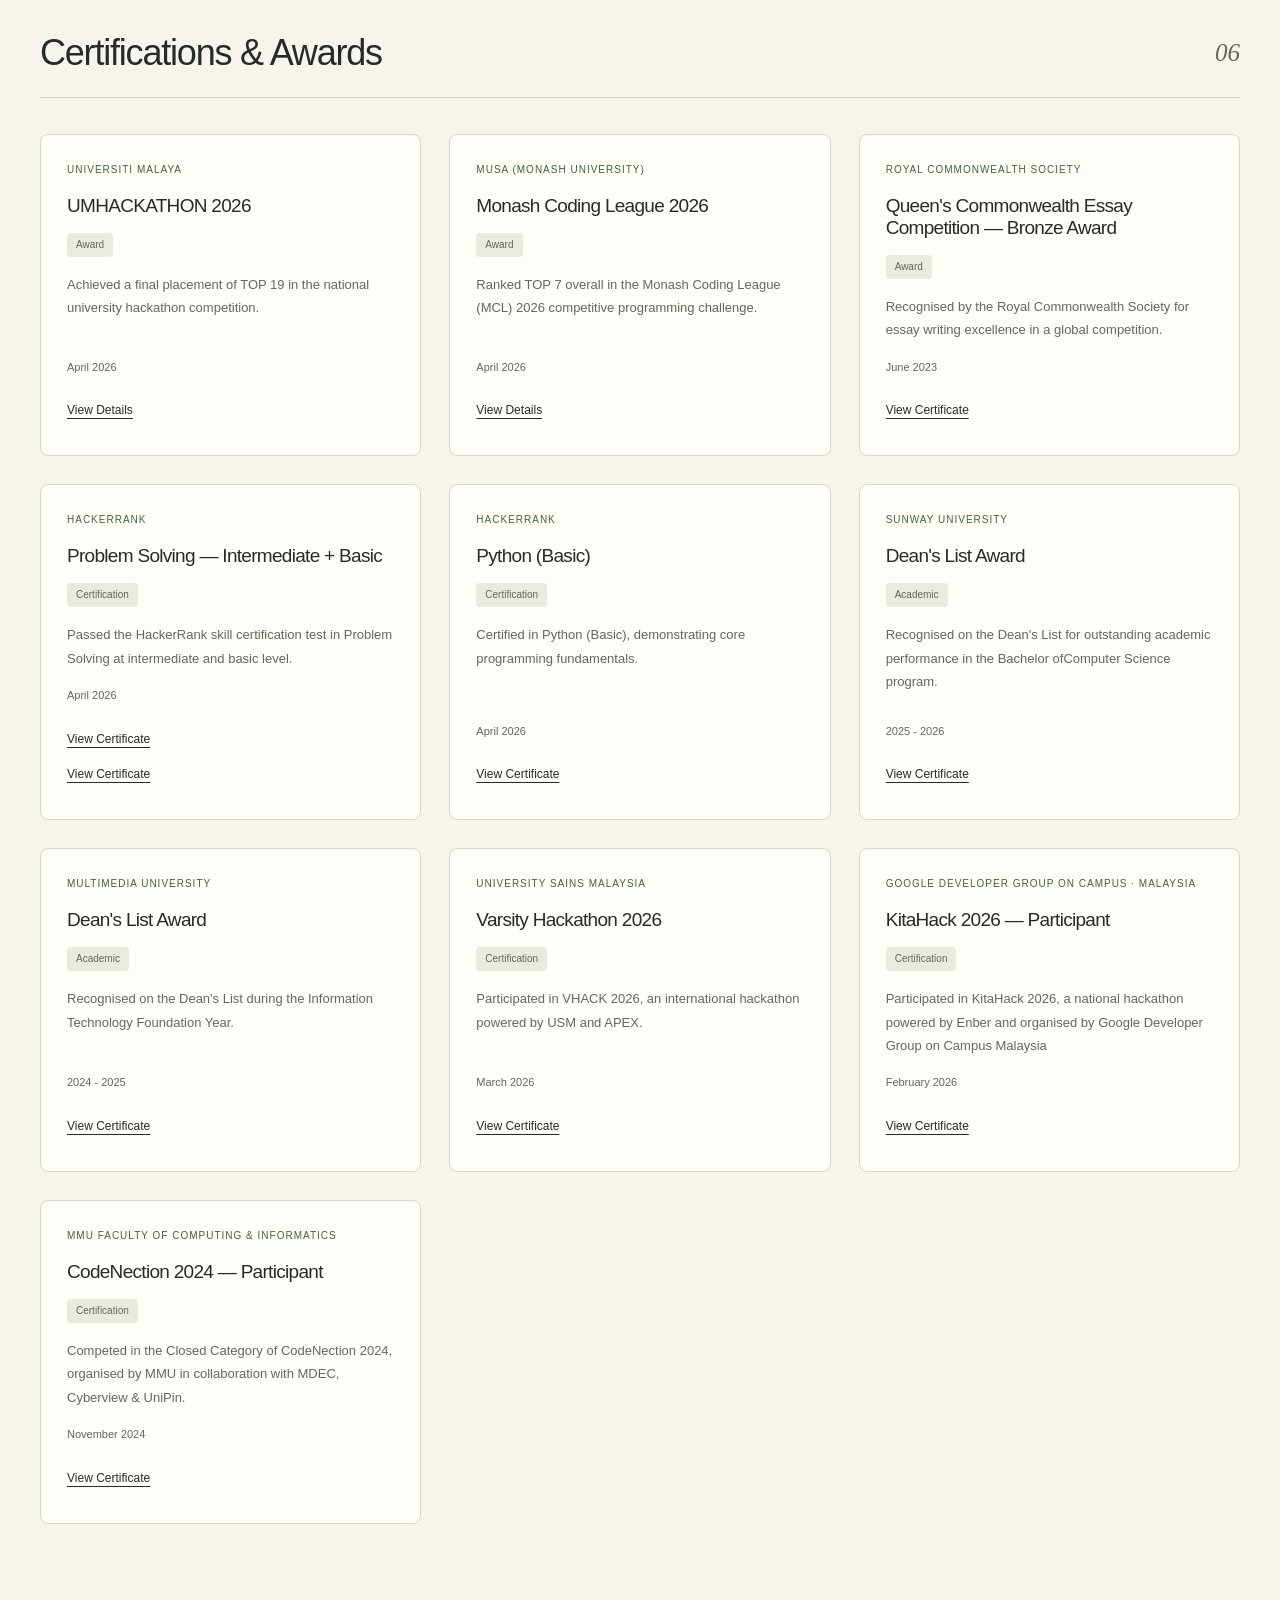
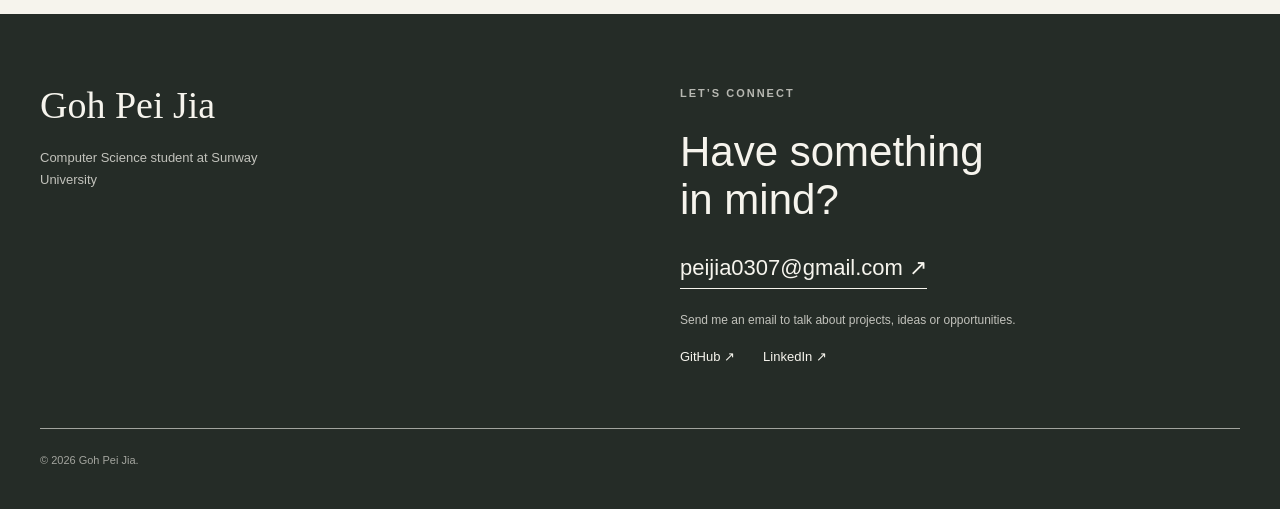
==== commit e96c9cac: "Redesign portfolio and fix GitHub Pages homepage and asset links" ====
--- a/gohpeijia.html
+++ b/gohpeijia.html
@@ -1,545 +1 @@
-<!DOCTYPE html>
-<html lang="en">
-
-<head>
-    <meta charset="UTF-8">
-    <meta name="viewport" content="width=device-width, initial-scale=1.0">
-    <title>Goh Pei Jia</title>
-    <link rel="icon" type="image/png" href="../GohPeiJia/matrixparrot.gif">
-    <link rel="stylesheet" href="peijia_portfolio.css">
-    <link rel="stylesheet" href="peijia_print.css" media="print"> 
-</head>
-
-<body data-theme="light">
-    <header class="site-header">
-        <div class="nav-container">
-            <div>
-                <h1>Pei Jia's portfolio</h1>
-            </div>
-            <nav aria-label="Main Navigation">
-                <ul class="nav-links">
-                    <li><a href="#aboutme">About me</a></li>
-                    <li><a href="#education">Education</a></li>
-                    <li><a href="#skills">Skills</a></li>
-                    <li><a href="#cert">Certification</a></li>
-                    <li><a href="#project">Project</a></li>
-                    <li><a href="#contactme">Contact me</a></li>
-                </ul>
-            </nav>
-            <button id="theme-toggle" aria-label="Toggle Dark Mode">
-                <p class="theme-icon">🌙</p>
-            </button>
-        </div>
-    </header>
-
-    <main>
-        <section id="aboutme" class="aboutme">
-            <div>
-                <h2>Goh Pei Jia</h2>
-                <p>Student at Sunway University 1st Year BCS (Hons) Computer Science</p>
-            </div>
-        </section>
-
-        <section class="personalinfo">
-            <article>
-                <div class="item-header">
-                    <h3>About me...</h3>
-                    <p class="chapter-number">01</p>
-                </div>
-
-                <div class="item-content">
-                    <img src="GohPeiJia/GohPeiJiaImage.svg" alt="Portrait photo of Goh Pei Jia" class="responsive-img">
-
-                    <div class="profile-details">
-
-                        <ul class="info-list">
-                            <li>
-                                <p class="info-label">Location</p>
-                                Petaling Jaya, Selangor, Malaysia
-                            </li>
-                            <li>
-                                <p class="info-label">Email</p>
-                                <a href="mailto:peijia0307@gmail.com">peijia0307@gmail.com</a>
-                            </li>
-                            <li>
-                                <p class="info-label">GitHub</p>
-                                <a href="https://github.com/Gohpeijia">github.com/Gohpeijia</a>
-                            </li>
-                            <li>
-                                <p class="info-label">LinkedIn</p>
-                                <a href="https://www.linkedin.com/in/pei-jia-goh/">Pei Jia Goh</a>
-                            </li>
-                            <li>
-                                <p class="info-label">Status</p>
-                                Student
-                            </li>
-                        </ul>
-
-                        <div class="cv-download-container">
-                            <button id="cv-download-btn" class="download-btn">
-                                <p class="btn-text">Download Resume / CV</p>
-                                <div class="download-progress-bar"></div>
-                            </button>
-                        </div>
-                    </div>
-                </div>
-            </article>
-        </section>
-
-        <section id="education" class="personalinfo">
-            <article>
-                <div class="item-header">
-                    <h3>Education...</h3>
-                    <p class="chapter-number">02</p>
-                </div>
-
-                <div class="item-content align-start">
-                    <div class="education-timeline">
-                        <div class="timeline-item">
-                            <div class="timeline-header">
-                                <p class="timeline-degree">Bachelor of Computer Science (Hons) (Dual Degree)</p>
-                                <p class="timeline-date">2025 - Present</p>
-                            </div>
-                            <div>
-                                <p class="institution">Sunway University & Lancaster University</p>
-                                <p class="edu-desc">Focusing on advanced computing, software engineering, and data
-                                    science. Consistently recognized for academic excellence.</p>
-                                <ul class="edu-bullets">
-                                    <li>Dean's List Award (Year 1 Semester 1 & 2)</li>
-                                    <li>Top 7 Monash Coding League</li>
-                                    <li>Top 19 UMHACKATHON 2026</li>
-                                </ul>
-                            </div>
-                        </div>
-
-                        <div class="timeline-item">
-                            <div class="timeline-header">
-                                <p class="timeline-degree">Foundation in Information Technology</p>
-                                <p class="timeline-date">2024 - 2025</p>
-                            </div>
-                            <div>
-                                <p class="institution">Multimedia University (MMU)</p>
-                                <p class="edu-desc">Built a solid foundation in programming paradigms, database
-                                    management, and computing concepts.</p>
-                                <ul class="edu-bullets">
-                                    <li>Dean's List Award in Foundation Year</li>
-                                </ul>
-                            </div>
-                        </div>
-                    </div>
-                </div>
-            </article>
-        </section>
-
-        <section id="skills" class="personalinfo">
-            <article>
-                <div class="item-header">
-                    <h3>About my skills...</h3>
-                    <p class="chapter-number">03</p>
-                </div>
-
-                <div class="item-content align-start">
-
-                    <div class="tech-stack-column">
-                        <div class="stack-box">
-                            <h4>Platforms & Tools</h4>
-                            <ul class="tag-list">
-                                <li><a href="https://unity.com" target="_blank">Unity</a></li>
-                                <li><a href="https://console.cloud.google.com" target="_blank">Google Cloud Console</a></li>
-                                <li><a href="https://flutter.dev" target="_blank">Flutter</a></li>
-                                <li><a href="https://firebase.google.com" target="_blank">Firebase</a></li>
-                                <li><a href="https://code.visualstudio.com" target="_blank">VS Code</a></li>
-                                <li><a href="https://www.qt.io" target="_blank">Qt Creator</a></li>
-                                <li><a href="https://visualstudio.microsoft.com" target="_blank">Visual Studio</a></li>
-                                <li><a href="https://antigravity.google" target="_blank">Antigravity</a></li>
-                                <li><a href="https://kiro.dev" target="_blank">Kiro</a></li>
-                                <li><a href="https://aistudio.google.com" target="_blank">Google AI Studio</a></li>
-                                <li><a href="https://www.framer.com" target="_blank">Framer</a></li>
-                            </ul>
-                        </div>
-
-                        <div class="stack-box">
-                            <h4>Package Managers</h4>
-                            <ul class="tag-list">
-                                <li><a href="https://www.npmjs.com/" target="_blank">npm</a></li>
-                                <li><a href="https://pypi.org/project/pip/" target="_blank">pip</a></li>
-                                <li><a href="https://pub.dev/" target="_blank">pub</a></li>
-                                <li><a href="https://conan.io/" target="_blank">Conan</a></li>
-                                <li><a href="https://openupm.com/" target="_blank">UPM</a></li>
-                            </ul>
-                        </div>
-
-                        <div class="stack-box">
-                            <h4>Handles</h4>
-                            <ul class="tag-list">
-                                <li><a href="https://github.com/Gohpeijia" target="_blank">GitHub</a></li>
-                                <li><a href="https://www.canva.com" target="_blank">Canva</a></li>
-                                <li><a href="https://www.unity.com" target="_blank">Unity</a></li>
-                                <li><a href="https://www.clickup.com" target="_blank">ClickUp</a></li>
-                                <li><a href="https://www.capcut.com" target="_blank">Capcut</a></li>
-                                <li><a href="https://notebooklm.google" target="_blank">LM Notebook</a></li>
-
-                            </ul>
-                        </div>
-                    </div>
-
-                    <div class="interactive-column">
-                        <h4>Skill Console</h4>
-                        <div class="terminal-box">
-                            <div class="terminal-header">
-                                <button class="term-btn active" data-target="backend-info">Backend</button>
-                                <button class="term-btn" data-target="frontend-info">Frontend</button>
-                                <button class="term-btn" data-target="mobile-info">Mobile</button>
-                            </div>
-
-                            <div class="terminal-display">
-                                <div id="backend-info" class="term-content">
-                                    <p>> Executing backend skills...</p>
-                                    <p>Developed backend APIs and integrated LLMs into full-stack applications for real-time OCR extraction and behavioral analysis.</p>
-                                </div>
-                                <div id="frontend-info" class="term-content hidden">
-                                    <p>> Loading frontend skills...</p>
-                                    <p>Building responsive interfaces using HTML, CSS, JavaScript, and React. Focused on clean structure without external libraries.</p>
-                                </div>
-                                <div id="mobile-info" class="term-content hidden">
-                                    <p>> Compiling Flutter app...</p>
-                                    <p>Executing cross-platform mobile application development using Flutter and Dart.</p>
-                                </div>
-                            </div>
-                        </div>
-                        <a href="#project" class="back-to-project">------------------------------------- GO TO PROJECT -></a>
-                    </div>
-                </div>
-            </article>
-
-            <article>
-                <div class="item-header">
-                    <h3>Technical Proficiency...</h3>
-                    <p class="chapter-number">04</p>
-                </div>
-
-                <div class="item-content">
-                    <div class="skills-section">
-                        <h4>Technical Skills</h4>
-
-                        <div class="skill">
-                            <div class="skill-header">
-                                <p>Python</p>
-                                <div>90%</div>
-                            </div>
-                            <div class="skill-bar-container">
-                                <div class="skill-fill w-90"></div>
-                            </div>
-                        </div>
-
-                        <div class="skill">
-                            <div class="skill-header">
-                                <p>HTML & CSS & JS</p>
-                                <div>80%</div>
-                            </div>
-                            <div class="skill-bar-container">
-                                <div class="skill-fill w-80"></div>
-                            </div>
-                        </div>
-
-                        <div class="skill">
-                            <div class="skill-header">
-                                <p>Java</p>
-                                <div>60%</div>
-                            </div>
-                            <div class="skill-bar-container">
-                                <div class="skill-fill w-60"></div>
-                            </div>
-                        </div>
-
-                        <div class="skill">
-                            <div class="skill-header">
-                                <p>C#</p>
-                                <div>70%</div>
-                            </div>
-                            <div class="skill-bar-container">
-                                <div class="skill-fill w-70"></div>
-                            </div>
-                        </div>
-
-                        <div class="skill">
-                            <div class="skill-header">
-                                <p>C++</p>
-                                <div>50%</div>
-                            </div>
-                            <div class="skill-bar-container">
-                                <div class="skill-fill w-50"></div>
-                            </div>
-                        </div>
-
-                        <div class="skill">
-                            <div class="skill-header">
-                                <p>Flutter & Dart</p>
-                                <div>50%</div>
-                            </div>
-                            <div class="skill-bar-container">
-                                <div class="skill-fill w-50"></div>
-                            </div>
-                        </div>
-
-                    </div>
-                </div>
-            </article>
-        </section>
-
-        <section id="cert" class="personalinfo">
-            <article>
-
-                <div class="item-header">
-                    <h3>Certifications & Awards</h3>
-                    <p class="chapter-number">05</p>
-                </div>
-
-
-
-                
-                <div class="project-gallery">
-                    <div class="card" data-preview="GohPeiJia/UMHACKFinalRankPic.jpeg">
-                        <div class="card-inner cert-layout">
-                            <p class="cert-org">UNIVERSITI MALAYA</p>
-                            <h4 class="stamped-title cert-title">UMHACKATHON 2026</h4>
-                            <p class="cert-badge">Award</p>
-                            <p>Achieved a final placement of TOP 19 in the national university hackathon competition.</p>
-                            <p class="cert-date">April 2026</p>
-                            <a href="GohPeiJia/UMHACK2026cert.jpeg" target="_blank" class="cert-link">View Details</a>
-                        </div>
-                    </div>
-
-                    <div class="card" data-preview="GohPeiJia/MonashCodingPic.jpeg">
-                        <div class="card-inner cert-layout">
-                            <p class="cert-org">MUSA (MONASH UNIVERSITY)</p>
-                            <h4 class="stamped-title cert-title">Monash Coding League 2026</h4>
-                            <p class="cert-badge">Award</p>
-                            <p>Ranked TOP 7 overall in the Monash Coding League (MCL) 2026 competitive programming challenge.</p>
-                            <p class="cert-date">April 2026</p>
-                            <a href="GohPeiJia/monashcodingfinalist.PNG" target="_blank" class="cert-link">View Details</a>
-                        </div>
-                    </div>
-
-                    <div class="card">
-                        <div class="card-inner cert-layout">
-                            <p class="cert-org">Royal Commonwealth Society</p>
-                            <h4 class="stamped-title cert-title">Queen's Commonwealth Essay Competition — Bronze Award </h4>
-                            <p class="cert-badge">Award</p>
-                            <p>Recognised by the Royal Commonwealth Society for essay writing excellence in a global competition.</p>
-                            <p class="cert-date">June 2023</p>
-                            <a href="GohPeiJia/QCEC Certificate.pdf" target="_blank" class="cert-link">View Certificate</a>
-                        </div>
-                    </div>
-
-                    <div class="card" data-preview="GohPeiJia/hackerrank1.jpeg">
-                        <div class="card-inner cert-layout">
-                            <p class="cert-org">HackerRank</p>
-                            <h4 class="stamped-title cert-title">Problem Solving — Intermediate + Basic</h4>
-                            <p class="cert-badge">Certification</p>
-                            <p>Passed the HackerRank skill certification test in Problem Solving at intermediate and basic level.</p>
-                            <p class="cert-date">April 2026</p>
-                            <a href="GohPeiJia/problem_solving_intermediate certificate.pdf" target="_blank" class="cert-link">View Certificate</a>
-                            <a href="GohPeiJia/problem_solving_basic certificate.pdf" target="_blank" class="cert-link">View Certificate</a>
-                        </div>
-                    </div>
-
-                    <div class="card" data-preview="GohPeiJia/hackerrank2.jpeg">
-                        <div class="card-inner cert-layout">
-                            <p class="cert-org">HackerRank</p>
-                            <h4 class="stamped-title cert-title">Python (Basic)</h4>
-                            <p class="cert-badge">Certification</p>
-                            <p>Certified in Python (Basic), demonstrating core programming fundamentals.</p>
-                            <p class="cert-date">April 2026</p>
-                            <a href="GohPeiJia/python_basic certificate.pdf" target="_blank"class="cert-link">View Certificate</a>
-                        </div>
-                    </div>
-
-                    <div class="card" data-preview="GohPeiJia/sunway.jfif">
-                        <div class="card-inner cert-layout">
-                            <p class="cert-org">SUNWAY UNIVERSITY</p>
-                            <h4 class="stamped-title cert-title">Dean's List Award</h4>
-                            <p class="cert-badge">Academic</p>
-                            <p>Recognised on the Dean's List for outstanding academic performance in the Bachelor ofComputer Science program.</p>
-                            <p class="cert-date">2025 - 2026</p>
-                            <a href="GohPeiJia/Dean list award Y1S1.pdf" target="_blank" class="cert-link">View Certificate</a>
-                        </div>
-                    </div>
-
-                    <div class="card" data-preview="GohPeiJia/mmudeanpic.jpeg">
-                        <div class="card-inner cert-layout">
-                            <p class="cert-org">MULTIMEDIA UNIVERSITY</p>
-                            <h4 class="stamped-title cert-title">Dean's List Award</h4>
-                            <p class="cert-badge">Academic</p>
-                            <p>Recognised on the Dean's List during the Information Technology Foundation Year.</p>
-                            <p class="cert-date">2024 - 2025</p>
-                            <a href="GohPeiJia/MMU deans award.pdf" target="_blank" class="cert-link">View Certificate</a>
-                        </div>
-                    </div>
-
-                    <div class="card">
-                        <div class="card-inner cert-layout">
-                            <p class="cert-org">UNIVERSITY SAINS MALAYSIA</p>
-                            <h4 class="stamped-title cert-title">Varsity Hackathon 2026</h4>
-                            <p class="cert-badge">Certification</p>
-                            <p>Participated in VHACK 2026, an international hackathon powered by USM and APEX.</p>
-                            <p class="cert-date">March 2026</p>
-                            <a href="GohPeiJia/V HACK 2026 QUALIFIER_GOH PEI JIA.pdf" target="_blank" class="cert-link">View Certificate</a>
-                        </div>
-                    </div>
-
-                    <div class="card">
-                        <div class="card-inner cert-layout">
-                            <p class="cert-org">Google Developer Group on Campus · Malaysia</p>
-                            <h4 class="stamped-title cert-title">KitaHack 2026 — Participant</h4>
-                            <p class="cert-badge">Certification</p>
-                            <p>Participated in KitaHack 2026, a national hackathon powered by Enber and organised by Google Developer Group on Campus Malaysia</p>
-                            <p class="cert-date">February 2026</p>
-                            <a href="GohPeiJia/KitaHack2026  cert.pdf" target="_blank" class="cert-link">View Certificate</a>
-                        </div>
-                    </div>
-
-                    <div class="card">
-                        <div class="card-inner cert-layout">
-                            <p class="cert-org">MMU Faculty of Computing & Informatics</p>
-                            <h4 class="stamped-title cert-title">CodeNection 2024 — Participant</h4>
-                            <p class="cert-badge">Certification</p>
-                            <p>Competed in the Closed Category of CodeNection 2024, organised by MMU in collaboration with MDEC, Cyberview & UniPin.</p>
-                            <p class="cert-date">November 2024</p>
-                            <a href="GohPeiJia/Codenection 2024.pdf" target="_blank" class="cert-link">View Certificate</a>
-                        </div>
-                    </div>
-                </div>
-            </article>
-        </section>
-
-        <section id="project" class="personalinfo">
-            <article>
-                <div class="item-header">
-                    <h3>My Projects...</h3>
-                    <p class="chapter-number">06</p>
-                </div>
-
-                <div class="project-gallery">
-                    <div class="card" data-preview="GohPeiJia/taukeai.jfif">
-                        <div class="card-inner">
-                            <h4 class="stamped-title">Tauke.Ai</h4>
-                            <ul class="tag-list project-tags">
-                                <li>Backend Development</li>
-                            </ul>
-                            <p>Handle the backend part by using FastAPI, Uvicorn and Supabase. Developing the app for LLM orchestration, ingestion, analysis, and structured processing. 
-                                <br> 
-                                The github contains <strong>deploy link</strong>.
-                            </p>
-                            <a href="https://github.com/Gohpeijia/UM-Hackathon-2026.git" target="_blank" class="card-btn">View Details</a>
-                        </div>
-                    </div>
-
-                    <div class="card" data-preview="GohPeiJia/kitahackproject.png">
-                        <div class="card-inner">
-                            <h4 class="stamped-title">FridgeGuardian</h4>
-                            <ul class="tag-list project-tags">
-                                <li>Backend Development</li>
-                            </ul>
-                            <p>A cross-platform mobile application designed to track food inventory, monitor expiration dates, and reduce household food waste.</p>
-                            <a href="https://github.com/Gohpeijia/KitaHack2026" target="_blank" class="card-btn">View Code</a>
-                        </div>
-                    </div>
-
-                    <div class="card" data-preview="GohPeiJia/aiinedu.jfif">
-                        <div class="card-inner">
-                            <h4 class="stamped-title">AI in Education</h4>
-                            <ul class="tag-list project-tags">
-                                <li>Framer</li>
-                                <li>Interactive Research Platform</li>
-                            </ul>
-                            <p>Contributed to academic research and writing. Developed the interactive 'Quiz' module and generated multimedia video presentations using Google's NotebookLM.</p>
-                            <a href="https://researchpaper.framer.website/" target="_blank" class="card-btn">Visit Website</a>
-                        </div>
-                    </div>
-
-                    <div class="card" data-preview="GohPeiJia/farmersim.jpeg">
-                        <div class="card-inner">
-                            <h4 class="stamped-title">Farmer Sim</h4>
-                            <ul class="tag-list project-tags">
-                                <li>Game Development</li>
-                                <li>Unity</li>
-                            </ul>
-                            <p>Programmed core game features in a collaborative environment, including level progression, livestock mechanics, and shop systems. Handled Unity packages and dependencies via NPM.</p>
-                            <a href="https://janine-24.itch.io/farmer-sim" target="_blank" class="card-btn">Play on Itch.io</a>
-                        </div>
-                    </div>
-
-                    <div class="card" data-preview="GohPeiJia/lawchat.png">
-                        <div class="card-inner">
-                            <h4 class="stamped-title">LawChat</h4>
-                            <ul class="tag-list project-tags">
-                                <li>Full-stack Development</li>
-                            </ul>
-                            <p>An AI-powered tool integrating Large Language Models for optical character recognition and legal behavioral analysis nudges.</p>
-                            <a href="https://github.com/Gohpeijia/VHACK2026-LawChat" target="_blank" class="card-btn">View Details</a>
-                        </div>
-                    </div>
-
-                    <div class="card" data-preview="GohPeiJia/geminiproject.png">
-                        <div class="card-inner">
-                            <h4 class="stamped-title">BilBoleh</h4>
-                            <ul class="tag-list project-tags">
-                                <li>Vibe coding</li>
-                            </ul>
-                            <p>Rapidly prototyped an AI-powered application by integrating Google AI Studio and the Gemini API. Configured and managed Firebase as the backend database for robust data handling.</p>
-                            <a href="https://github.com/Gohpeijia/GeminiHackathon-BilBoleh" target="_blank" class="card-btn">View Details</a>
-                        </div>
-                    </div>
-
-                </div>
-            </article>
-        </section>
-    </main>
-
-    <footer id="contactme" class="site-footer">
-        <div class="footer-content">
-
-            <div class="footer-brand">
-                <h2 class="footer-logo">Goh Pei Jia</h2>
-                <p>Student at Sunway University 1st Year BCS (Hons) Computer Science</p>
-            </div>
-
-            <div class="footer-form">
-                <h4>Contact Me</h4>
-                <form class="contact-form" id="contact-form">
-                    <div class="form-group">
-                        <label for="name">Name</label>
-                        <input type="text" id="name" name="name" required placeholder="Your Name">
-                    </div>
-
-                    <div class="form-group">
-                        <label for="email">Email</label>
-                        <input type="email" id="email" name="email" required placeholder="Your Email">
-                    </div>
-
-                    <div class="form-group">
-                        <label for="message">Content</label>
-                        <textarea id="message" name="message" rows="4" required placeholder="Your Message"></textarea>
-                    </div>
-
-                    <button type="submit" class="submit-btn">Send Message</button>
-                    <div id="form-success-msg" class="success-message hidden">Message sent successfully!</div>
-                </form>
-            </div>
-
-        </div>
-        <p>&copy; 2026 Goh Pei Jia.</p>
-    </footer>
-
-    <div id="left-preview-container" class="margin-preview">
-        <img id="left-preview-img" src="" alt="Achievement Preview">
-    </div>
-    <div id="right-preview-container" class="margin-preview">
-        <img id="right-preview-img" src="" alt="Achievement Preview">
-    </div>
-
-    <script src="portfoliopj.js"></script>
-
-</body>
-</html>+<!doctype html><html lang="en"><head><meta charset="utf-8"><meta name="viewport" content="width=device-width, initial-scale=1"><meta http-equiv="refresh" content="0;url=./"><title>Goh Pei Jia — Portfolio</title></head><body><p><a href="./">Visit Goh Pei Jia’s portfolio</a></p></body></html>
